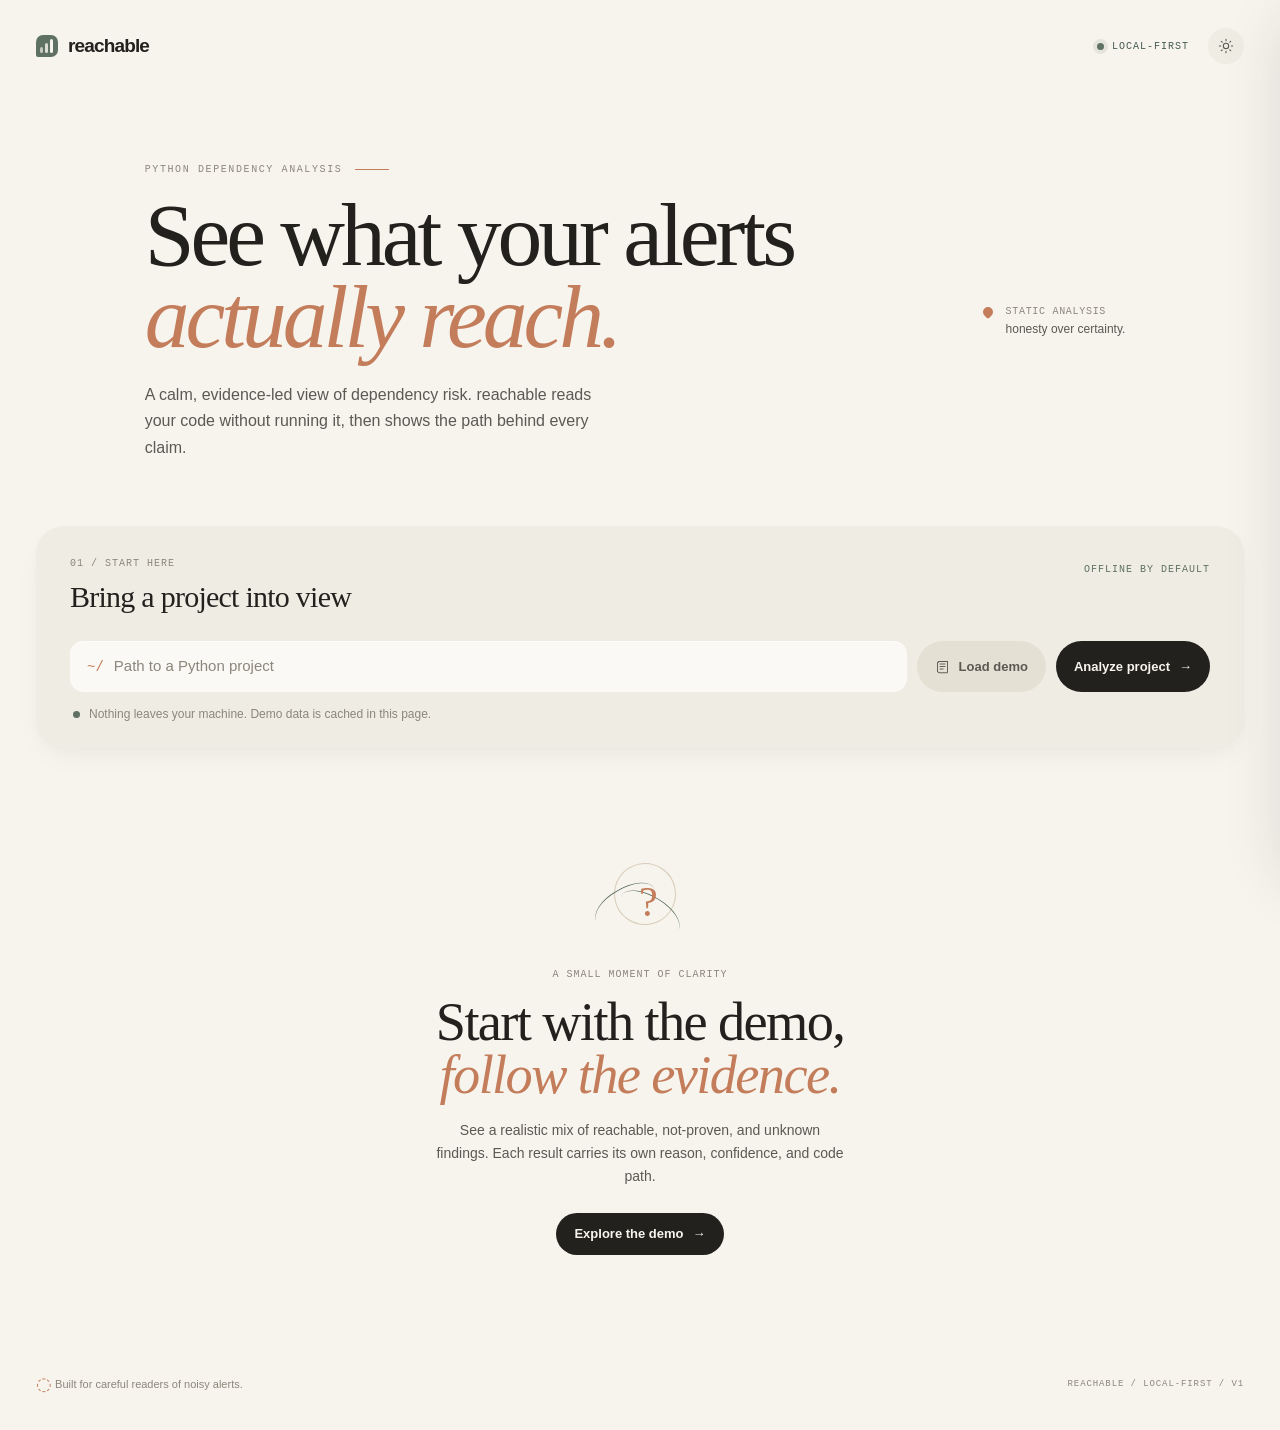
==== static/index.html @ 89f3b7fc "feat: build offline reachability analyzer and dashboard" ====
<!doctype html>
<html lang="en">
  <head>
    <meta charset="utf-8">
    <meta name="viewport" content="width=device-width, initial-scale=1">
    <meta name="theme-color" content="#f7f4ee">
    <meta name="description" content="Reachable — understand which dependency alerts your Python project can actually reach.">
    <title>reachable · dependency reachability</title>
    <link rel="stylesheet" href="/static/styles.css">
  </head>
  <body>
    <a class="skip-link" href="#main-content">Skip to analysis</a>
    <div class="app-shell">
      <header class="topbar" aria-label="Primary navigation">
        <a class="brand" href="/" aria-label="reachable home">
          <span class="brand-mark" aria-hidden="true"><span></span><span></span><span></span></span>
          <span>reachable</span>
        </a>
        <div class="topbar-actions">
          <span class="local-chip"><span class="pulse-dot" aria-hidden="true"></span> local-first</span>
          <button class="icon-button" id="theme-toggle" type="button" aria-label="Switch to dark mode" title="Toggle dark mode">
            <svg class="icon icon-sun" viewBox="0 0 24 24" aria-hidden="true"><circle cx="12" cy="12" r="4"></circle><path d="M12 2v2M12 20v2M4.93 4.93l1.42 1.42M17.65 17.65l1.42 1.42M2 12h2M20 12h2M4.93 19.07l1.42-1.42M17.65 6.35l1.42-1.42"></path></svg>
            <svg class="icon icon-moon" viewBox="0 0 24 24" aria-hidden="true"><path d="M20.4 14.7A8.5 8.5 0 0 1 9.3 3.6 8.5 8.5 0 1 0 20.4 14.7Z"></path></svg>
          </button>
        </div>
      </header>

      <main id="main-content">
        <section class="hero-section" aria-labelledby="hero-title">
          <div class="hero-copy">
            <p class="eyebrow">PYTHON DEPENDENCY ANALYSIS <span class="eyebrow-line"></span></p>
            <h1 id="hero-title">See what your alerts<br><em>actually reach.</em></h1>
            <p class="hero-lede">A calm, evidence-led view of dependency risk. reachable reads your code without running it, then shows the path behind every claim.</p>
          </div>
          <div class="hero-note" aria-label="Analysis principle">
            <span class="note-pin" aria-hidden="true"></span>
            <p>Static analysis<br><strong>honesty over certainty.</strong></p>
          </div>
        </section>

        <section class="workspace-card" aria-labelledby="start-heading">
          <div class="workspace-heading">
            <div>
              <p class="section-kicker">01 / START HERE</p>
              <h2 id="start-heading">Bring a project into view</h2>
            </div>
            <span class="mono-label">offline by default</span>
          </div>
          <div class="analyze-form" role="form" aria-label="Analyze a Python project">
            <label class="path-field">
              <span class="sr-only">Project path</span>
              <span class="path-icon" aria-hidden="true">~/</span>
              <input id="project-path" type="text" autocomplete="off" placeholder="Path to a Python project" value="">
            </label>
            <button class="button button-secondary" id="demo-button" type="button">
              <svg class="button-icon" viewBox="0 0 24 24" aria-hidden="true"><path d="M4 19.5A2.5 2.5 0 0 0 6.5 22H20V4H6.5A2.5 2.5 0 0 0 4 6.5v13Z"></path><path d="M4 6.5A2.5 2.5 0 0 1 6.5 4H20M8 8h8M8 12h8M8 16h5"></path></svg>
              Load demo
            </button>
            <button class="button button-primary" id="analyze-button" type="button">
              Analyze project <span aria-hidden="true">→</span>
            </button>
          </div>
          <p class="form-hint"><span class="hint-dot" aria-hidden="true"></span> Nothing leaves your machine. Demo data is cached in this page.</p>
        </section>

        <div id="global-message" class="global-message" role="status" aria-live="polite" hidden></div>

        <section id="results-section" class="results-section" aria-labelledby="results-heading" hidden>
          <div class="results-heading-row">
            <div>
              <p class="section-kicker">02 / THE NOTEBOOK</p>
              <h2 id="results-heading">A clearer read on risk</h2>
            </div>
            <div class="results-actions">
              <span id="analysis-meta" class="mono-label"></span>
              <button class="button button-quiet" id="refresh-button" type="button" title="Run this analysis again"><span aria-hidden="true">↻</span> Refresh</button>
            </div>
          </div>

          <div id="summary-panel" class="summary-panel" aria-live="polite"></div>

          <div class="toolbar" aria-label="Filter and sort alerts">
            <div class="search-field">
              <svg viewBox="0 0 24 24" aria-hidden="true"><circle cx="10.8" cy="10.8" r="6.8"></circle><path d="m16 16 5 5"></path></svg>
              <label class="sr-only" for="alert-search">Search alerts</label>
              <input id="alert-search" type="search" placeholder="Search package, advisory, or symbol…" autocomplete="off">
              <kbd>/</kbd>
            </div>
            <div class="filter-group" role="group" aria-label="Status filter">
              <label class="sr-only" for="status-filter">Status</label>
              <select id="status-filter">
                <option value="all">All statuses</option>
                <option value="REACHABLE">Reachable</option>
                <option value="NOT_PROVEN_REACHABLE">Not proven</option>
                <option value="UNKNOWN">Unknown</option>
              </select>
            </div>
            <div class="filter-group" role="group" aria-label="Severity filter">
              <label class="sr-only" for="severity-filter">Severity</label>
              <select id="severity-filter">
                <option value="all">All severity</option>
                <option value="critical">Critical</option>
                <option value="high">High</option>
                <option value="medium">Medium</option>
                <option value="low">Low</option>
              </select>
            </div>
            <div class="filter-group sort-group" role="group" aria-label="Sort alerts">
              <label class="sr-only" for="sort-filter">Sort by</label>
              <select id="sort-filter">
                <option value="severity">Sort: severity</option>
                <option value="status">Sort: status</option>
                <option value="package">Sort: package</option>
                <option value="advisory">Sort: advisory</option>
              </select>
            </div>
            <button class="button button-quiet clear-filters" id="clear-filters" type="button">Clear</button>
          </div>

          <div class="alerts-card">
            <div class="alerts-card-header">
              <div><span class="section-kicker">ALERT INDEX</span><span id="alert-count" class="count-label"></span></div>
              <div class="export-actions">
                <button class="button button-quiet" id="export-markdown" type="button"><span aria-hidden="true">↓</span> Markdown</button>
                <button class="button button-quiet" id="export-html" type="button"><span aria-hidden="true">↓</span> HTML report</button>
              </div>
            </div>
            <div class="table-wrap">
              <table class="alert-table">
                <caption class="sr-only">Dependency security alerts and reachability findings</caption>
                <thead>
                  <tr><th scope="col">Dependency</th><th scope="col">Severity</th><th scope="col">Status</th><th scope="col">Advisory</th><th scope="col"><span class="sr-only">Open details</span></th></tr>
                </thead>
                <tbody id="alert-list"></tbody>
              </table>
            </div>
            <div id="empty-alerts" class="empty-state" hidden>
              <span class="empty-glyph" aria-hidden="true">⌕</span>
              <h3>No alerts in this part of the notebook</h3>
              <p>Try widening your filters or searching for a different package.</p>
              <button class="button button-secondary" id="empty-clear" type="button">Show all alerts</button>
            </div>
          </div>
          <p class="honesty-note"><span aria-hidden="true">✦</span> “Not proven reachable” is not the same as safe. It means the static evidence did not find a path.</p>
        </section>

        <section id="welcome-state" class="welcome-state" aria-labelledby="welcome-heading">
          <div class="welcome-illustration" aria-hidden="true">
            <div class="sketch-circle"></div><div class="sketch-path sketch-path-a"></div><div class="sketch-path sketch-path-b"></div><span>?</span>
          </div>
          <p class="section-kicker">A SMALL MOMENT OF CLARITY</p>
          <h2 id="welcome-heading">Start with the demo,<br><em>follow the evidence.</em></h2>
          <p>See a realistic mix of reachable, not-proven, and unknown findings. Each result carries its own reason, confidence, and code path.</p>
          <button class="button button-primary" id="welcome-demo-button" type="button">Explore the demo <span aria-hidden="true">→</span></button>
        </section>
      </main>

      <footer class="footer">
        <p><span class="footer-mark" aria-hidden="true">◌</span> Built for careful readers of noisy alerts.</p>
        <p class="mono-label">reachable / local-first / v1</p>
      </footer>
    </div>

    <div id="drawer-backdrop" class="drawer-backdrop" hidden></div>
    <aside id="detail-drawer" class="detail-drawer" aria-labelledby="drawer-title" aria-hidden="true" tabindex="-1">
      <div class="drawer-header">
        <div><p class="section-kicker">ALERT DETAIL</p><p id="drawer-index" class="mono-label"></p></div>
        <button id="close-drawer" class="icon-button" type="button" aria-label="Close alert details">×</button>
      </div>
      <div id="drawer-content" class="drawer-content"></div>
    </aside>
    <div id="toast" class="toast" role="status" aria-live="polite" hidden></div>
    <script src="/static/app.js" defer></script>
  </body>
</html>
---- static/styles.css ----
:root {
  --canvas: #f7f4ee; --surface: #efece4; --surface-raised: #fbf9f5; --surface-hover: #e8e3d8; --pill: #e5e0d4;
  --ink: #23211e; --ink-soft: #5c5852; --muted: #8c867b; --sage: #5e7162; --sage-deep: #435b4c;
  --terracotta: #c47d5b; --terracotta-deep: #9d5e43; --sand: #d8cbb8; --line-soft: rgba(35, 33, 30, .075);
  --shadow-soft: 0 12px 32px -8px rgba(35, 33, 30, .05), 0 4px 12px -2px rgba(35, 33, 30, .025);
  --shadow-float: 0 24px 48px -12px rgba(35, 33, 30, .1), 0 8px 20px -4px rgba(35, 33, 30, .035);
  --display: 'Newsreader', Georgia, serif; --sans: 'DM Sans', 'Helvetica Neue', sans-serif; --mono: 'DM Mono', 'SFMono-Regular', monospace; --ease: cubic-bezier(.22, 1, .36, 1);
}
* { box-sizing: border-box; }
html { min-width: 320px; background: var(--canvas); scroll-behavior: smooth; }
body { margin: 0; color: var(--ink); background: var(--canvas); font-family: var(--sans); font-size: 15px; line-height: 1.5; }
button, input, select { color: inherit; font: inherit; } button { cursor: pointer; }
button:focus-visible, input:focus-visible, select:focus-visible, a:focus-visible { outline: 3px solid rgba(196, 125, 91, .45); outline-offset: 3px; }
a { color: inherit; }
.sr-only { position: absolute; width: 1px; height: 1px; padding: 0; margin: -1px; overflow: hidden; clip: rect(0, 0, 0, 0); white-space: nowrap; border: 0; }
.skip-link { position: fixed; z-index: 20; top: 12px; left: 18px; padding: 9px 14px; color: var(--canvas); background: var(--ink); border-radius: 999px; transform: translateY(-160%); transition: transform 220ms var(--ease); }
.skip-link:focus { transform: translateY(0); }
.app-shell { width: min(1220px, calc(100% - 72px)); margin: 0 auto; }
.topbar { display: flex; align-items: center; justify-content: space-between; height: 92px; }
.brand { display: inline-flex; align-items: center; gap: 10px; color: var(--ink); text-decoration: none; font-weight: 700; letter-spacing: -.045em; font-size: 19px; }
.brand-mark { display: inline-flex; align-items: end; gap: 2px; width: 22px; height: 22px; padding: 4px; background: var(--sage); border-radius: 7px 7px 7px 2px; }
.brand-mark span { display: block; width: 3px; background: var(--canvas); border-radius: 3px; }
.brand-mark span:nth-child(1) { height: 6px; opacity: .65; } .brand-mark span:nth-child(2) { height: 10px; opacity: .82; } .brand-mark span:nth-child(3) { height: 14px; }
.topbar-actions { display: flex; align-items: center; gap: 19px; }
.local-chip, .mono-label, .section-kicker, .count-label { font-family: var(--mono); font-size: 10px; letter-spacing: .1em; text-transform: uppercase; }
.local-chip { display: flex; align-items: center; gap: 8px; color: var(--sage-deep); }
.pulse-dot, .hint-dot { width: 7px; height: 7px; display: inline-block; border-radius: 50%; background: var(--sage); }
.pulse-dot { box-shadow: 0 0 0 4px rgba(94, 113, 98, .12); }
.icon-button { display: inline-grid; place-items: center; width: 36px; height: 36px; padding: 0; border: 0; border-radius: 50%; background: var(--surface); color: var(--ink-soft); transition: background 320ms var(--ease), color 320ms var(--ease), transform 320ms var(--ease); }
.icon-button:hover { color: var(--ink); background: var(--surface-hover); transform: translateY(-1px); }
.icon { width: 16px; height: 16px; fill: none; stroke: currentColor; stroke-width: 1.6; stroke-linecap: round; stroke-linejoin: round; } .icon-moon { display: none; }
.hero-section { display: flex; align-items: end; justify-content: space-between; min-height: 320px; padding: 70px 9% 65px; }
.eyebrow, .section-kicker { margin: 0 0 17px; color: var(--muted); font-weight: 500; }
.eyebrow { display: flex; align-items: center; gap: 13px; font-family: var(--mono); font-size: 10px; letter-spacing: .16em; }
.eyebrow-line { width: 34px; height: 1px; background: var(--terracotta); }
h1, h2, h3, p { margin-top: 0; } .hero-copy h1 { max-width: 690px; margin: 0; font: 500 clamp(3.2rem, 7vw, 5.8rem)/.91 var(--display); letter-spacing: -.045em; }
.hero-copy h1 em, .welcome-state h2 em { color: var(--terracotta); font-style: italic; font-weight: 400; }
.hero-lede { max-width: 475px; margin: 25px 0 0; color: var(--ink-soft); font-size: 16px; line-height: 1.65; }
.hero-note { align-self: center; display: flex; gap: 13px; max-width: 170px; margin: 20px 1% 0 30px; color: var(--muted); font-family: var(--mono); font-size: 10px; line-height: 1.6; text-transform: uppercase; letter-spacing: .07em; }
.hero-note p { margin: 0; } .hero-note strong { color: var(--ink-soft); font-weight: 500; text-transform: none; font-family: var(--sans); font-size: 12px; letter-spacing: 0; }
.note-pin { flex: 0 0 auto; width: 10px; height: 10px; margin-top: 3px; background: var(--terracotta); border-radius: 50% 50% 50% 2px; transform: rotate(-45deg); }
.workspace-card, .alerts-card, .summary-panel { background: var(--surface); border-radius: 28px; box-shadow: var(--shadow-soft); }
.workspace-card { padding: 30px 34px 25px; } .workspace-heading, .results-heading-row, .alerts-card-header { display: flex; align-items: start; justify-content: space-between; gap: 20px; }
.workspace-heading h2, .results-heading-row h2 { margin: 0; font: 500 30px/1.1 var(--display); letter-spacing: -.025em; }
.workspace-heading .section-kicker, .results-heading-row .section-kicker { margin-bottom: 9px; } .workspace-heading .mono-label { margin-top: 6px; color: var(--sage); }
.analyze-form { display: grid; grid-template-columns: 1fr auto auto; gap: 10px; margin-top: 28px; }
.path-field { display: flex; align-items: center; min-height: 51px; padding: 0 17px; background: var(--surface-raised); border-radius: 14px; box-shadow: inset 0 1px 0 rgba(255,255,255,.7); }
.path-icon { color: var(--terracotta); font: 14px var(--mono); } .path-field input { width: 100%; min-width: 0; padding: 0 0 0 10px; border: 0; outline: 0; background: transparent; color: var(--ink); } .path-field input::placeholder { color: var(--muted); }
.form-hint { display: flex; align-items: center; gap: 9px; margin: 13px 0 0 3px; color: var(--muted); font-size: 12px; }
.button { display: inline-flex; align-items: center; justify-content: center; gap: 9px; min-height: 42px; padding: 0 18px; border: 0; border-radius: 999px; font-size: 13px; font-weight: 600; white-space: nowrap; transition: background 350ms var(--ease), color 350ms var(--ease), transform 350ms var(--ease), box-shadow 350ms var(--ease); }
.button:hover { transform: translateY(-2px); } .button:active { transform: translateY(0); } .button-primary { color: var(--canvas); background: var(--ink); } .button-primary:hover { background: var(--sage-deep); box-shadow: var(--shadow-soft); }
.button-secondary { color: var(--ink-soft); background: var(--pill); } .button-secondary:hover, .button-quiet:hover { background: var(--surface-hover); color: var(--ink); }
.button-quiet { min-height: 34px; padding: 0 12px; color: var(--ink-soft); background: transparent; font-weight: 500; } .button-icon { width: 15px; height: 15px; fill: none; stroke: currentColor; stroke-width: 1.5; stroke-linecap: round; stroke-linejoin: round; }
.global-message { margin: 18px 0 0; padding: 13px 18px; color: var(--terracotta-deep); background: rgba(196, 125, 91, .12); border-radius: 14px; font-size: 13px; }
.global-message.loading { color: var(--sage-deep); background: rgba(94, 113, 98, .11); } .global-message.error { display: flex; align-items: center; justify-content: space-between; gap: 15px; }
.results-section { padding: 105px 0 0; } .results-actions { display: flex; align-items: center; gap: 17px; } .results-actions .mono-label { color: var(--muted); }
.summary-panel { display: grid; grid-template-columns: minmax(260px, 1.25fr) 1fr; gap: 34px; margin-top: 28px; padding: 28px 32px; }
.summary-lead { display: flex; align-items: center; gap: 20px; } .summary-total { min-width: 74px; color: var(--ink); font: 500 52px/.9 var(--display); letter-spacing: -.05em; }
.summary-copy p { margin: 0; color: var(--ink-soft); font-size: 14px; } .summary-copy strong { color: var(--ink); font-weight: 600; } .summary-copy .mono-label { margin-bottom: 7px; color: var(--muted); }
.summary-bar-wrap { align-self: center; } .summary-bar { display: flex; height: 11px; overflow: hidden; border-radius: 20px; background: var(--pill); } .summary-bar span { min-width: 4px; transition: width 700ms var(--ease); }
.bar-reachable { background: var(--terracotta); } .bar-not-proven { background: var(--sage); } .bar-unknown { background: var(--sand); }
.summary-legend { display: flex; flex-wrap: wrap; gap: 14px; margin-top: 12px; color: var(--ink-soft); font-size: 11px; } .legend-item { display: inline-flex; align-items: center; gap: 6px; } .legend-item i { width: 7px; height: 7px; border-radius: 50%; } .legend-item strong { color: var(--ink); font-weight: 600; }
.toolbar { display: flex; align-items: center; gap: 8px; margin: 23px 0 13px; } .search-field { display: flex; align-items: center; flex: 1; min-width: 160px; height: 41px; padding: 0 11px; background: var(--surface); border-radius: 11px; }
.search-field svg { width: 16px; height: 16px; flex: 0 0 auto; margin-right: 8px; fill: none; stroke: var(--muted); stroke-width: 1.7; stroke-linecap: round; } .search-field input { width: 100%; border: 0; outline: 0; background: transparent; font-size: 13px; } .search-field input::placeholder { color: var(--muted); }
.search-field kbd { padding: 2px 6px; color: var(--muted); background: var(--pill); border-radius: 5px; font: 10px var(--mono); } .filter-group select { height: 41px; padding: 0 29px 0 13px; border: 0; border-radius: 11px; outline: 0; color: var(--ink-soft); background: var(--surface); font-size: 12px; cursor: pointer; } .clear-filters { color: var(--muted); }
.alerts-card { overflow: hidden; } .alerts-card-header { align-items: center; padding: 21px 24px 18px; } .alerts-card-header .section-kicker { display: inline-block; margin: 0; } .count-label { margin-left: 9px; color: var(--muted); letter-spacing: .04em; }
.export-actions { display: flex; gap: 3px; } .table-wrap { overflow-x: auto; } .alert-table { width: 100%; border-collapse: collapse; text-align: left; } .alert-table th { padding: 0 24px 11px; color: var(--muted); font: 10px var(--mono); letter-spacing: .1em; text-transform: uppercase; font-weight: 400; }
.alert-table td { padding: 15px 24px; background: rgba(251, 249, 245, .4); border-top: 1px solid var(--line-soft); vertical-align: middle; } .alert-table tbody tr { transition: background 280ms var(--ease); } .alert-table tbody tr:hover td { background: var(--surface-hover); }
.dependency-cell { display: flex; align-items: center; gap: 12px; min-width: 180px; } .package-icon { display: grid; place-items: center; flex: 0 0 auto; width: 30px; height: 30px; color: var(--sage-deep); background: rgba(94, 113, 98, .13); border-radius: 9px; font: 12px var(--mono); } .package-name { color: var(--ink); font-weight: 600; } .package-version { margin-top: 2px; color: var(--muted); font: 10px var(--mono); }
.severity { font: 10px var(--mono); letter-spacing: .08em; text-transform: uppercase; } .severity-critical, .severity-high { color: var(--terracotta-deep); } .severity-medium { color: #947044; } .severity-low { color: var(--sage-deep); }
.status-badge { display: inline-flex; align-items: center; gap: 7px; padding: 6px 10px; border-radius: 999px; font: 10px var(--mono); letter-spacing: .03em; white-space: nowrap; } .status-badge::before { width: 6px; height: 6px; content: ''; border-radius: 50%; }
.status-reachable { color: var(--terracotta-deep); background: rgba(196, 125, 91, .14); } .status-reachable::before { background: var(--terracotta); } .status-not-proven { color: var(--sage-deep); background: rgba(94, 113, 98, .13); } .status-not-proven::before { background: var(--sage); } .status-unknown { color: #806f55; background: rgba(216, 203, 184, .48); } .status-unknown::before { background: #b69d78; }
.advisory-id { color: var(--ink-soft); font: 11px var(--mono); } .row-detail { width: 30px; height: 30px; padding: 0; border: 0; border-radius: 50%; color: var(--muted); background: transparent; font-size: 19px; transition: background 250ms var(--ease), color 250ms var(--ease), transform 250ms var(--ease); } .row-detail:hover { color: var(--ink); background: var(--pill); transform: translateX(2px); }
.empty-state { padding: 52px 20px; text-align: center; } .empty-glyph { display: block; margin-bottom: 10px; color: var(--terracotta); font: 35px var(--display); } .empty-state h3 { margin-bottom: 5px; font: 500 22px var(--display); } .empty-state p { margin-bottom: 18px; color: var(--muted); font-size: 13px; }
.honesty-note { display: flex; align-items: center; gap: 8px; margin: 17px 4px 0; color: var(--muted); font-size: 12px; } .honesty-note span { color: var(--terracotta); }
.welcome-state { padding: 110px 20px 88px; text-align: center; } .welcome-illustration { position: relative; width: 100px; height: 82px; margin: 0 auto 27px; color: var(--terracotta); } .sketch-circle { position: absolute; top: 5px; left: 24px; width: 62px; height: 62px; border: 1px solid var(--sand); border-radius: 50%; transform: rotate(-10deg); } .sketch-path { position: absolute; width: 67px; height: 34px; border-top: 1px solid var(--sage); border-radius: 50%; transform: rotate(-30deg); } .sketch-path-a { top: 30px; left: 2px; } .sketch-path-b { top: 38px; left: 26px; transform: rotate(31deg); } .welcome-illustration span { position: absolute; top: 20px; left: 49px; font: 42px var(--display); }
.welcome-state .section-kicker { margin-bottom: 14px; } .welcome-state h2 { margin-bottom: 17px; font: 500 clamp(2.2rem, 5vw, 3.4rem)/.97 var(--display); letter-spacing: -.03em; } .welcome-state p:not(.section-kicker) { max-width: 410px; margin: 0 auto 25px; color: var(--ink-soft); font-size: 14px; line-height: 1.65; }
.footer { display: flex; align-items: center; justify-content: space-between; padding: 28px 0 32px; color: var(--muted); font-size: 11px; } .footer p { margin: 0; } .footer-mark { color: var(--terracotta); font-size: 18px; vertical-align: -2px; } .footer .mono-label { font-size: 9px; }
.drawer-backdrop { position: fixed; z-index: 5; inset: 0; background: rgba(35, 33, 30, .2); animation: fade-in 250ms var(--ease); } .detail-drawer { position: fixed; z-index: 6; top: 0; right: 0; display: flex; flex-direction: column; width: min(540px, 100%); height: 100dvh; padding: 31px 34px; overflow-y: auto; background: var(--canvas); box-shadow: -24px 0 60px -22px rgba(35, 33, 30, .16); transform: translateX(102%); transition: transform 520ms var(--ease); } .detail-drawer.open { transform: translateX(0); }
.drawer-header { display: flex; align-items: start; justify-content: space-between; padding-bottom: 24px; } .drawer-header .section-kicker { margin-bottom: 5px; } .drawer-header .mono-label { color: var(--muted); } .drawer-header .icon-button { color: var(--ink); background: var(--surface); font-size: 24px; font-weight: 300; }
.drawer-content h2 { margin: 0 0 7px; font: 500 36px/1 var(--display); letter-spacing: -.035em; } .drawer-advisory { margin: 0 0 25px; color: var(--muted); font: 11px var(--mono); } .drawer-status-row { display: flex; flex-wrap: wrap; align-items: center; gap: 9px; margin-bottom: 26px; } .confidence { color: var(--ink-soft); font: 11px var(--mono); } .confidence span { color: var(--sage-deep); }
.why-box { padding: 17px 19px; margin-bottom: 27px; background: var(--surface); border-radius: 16px; } .why-box .section-kicker { margin-bottom: 8px; } .why-box p { margin: 0; color: var(--ink-soft); font-size: 14px; line-height: 1.55; } .detail-section { margin-top: 27px; } .detail-section-title { display: flex; align-items: center; justify-content: space-between; margin-bottom: 11px; } .detail-section-title .section-kicker { margin: 0; } .source-label { color: var(--muted); font: 10px var(--mono); }
.code-block { overflow: auto; padding: 13px 0; background: var(--surface); border-radius: 14px; } .code-line { display: grid; grid-template-columns: 43px 1fr; min-width: max-content; padding: 2px 17px 2px 0; font: 11px/1.65 var(--mono); } .code-line.highlight { color: var(--terracotta-deep); background: rgba(196, 125, 91, .12); } .line-number { padding-right: 13px; color: var(--muted); text-align: right; user-select: none; }
.call-graph { min-height: 220px; padding: 8px; overflow: hidden; background: var(--surface); border-radius: 16px; } .call-graph svg { display: block; width: 100%; height: 205px; } .graph-edge { fill: none; stroke: var(--sand); stroke-width: 2; } .graph-edge.reachable { stroke: var(--terracotta); } .graph-edge.dynamic { stroke: var(--sage); stroke-dasharray: 5 5; } .graph-node rect { fill: var(--surface-raised); stroke: none; } .graph-node text { fill: var(--ink-soft); font: 10px var(--mono); } .graph-node.user rect { fill: rgba(94, 113, 98, .16); } .graph-node.library rect { fill: rgba(196, 125, 91, .15); } .graph-node text:first-of-type { fill: var(--ink); } .graph-legend { display: flex; gap: 14px; margin-top: 8px; color: var(--muted); font-size: 10px; } .graph-legend span { display: inline-flex; align-items: center; gap: 5px; } .graph-legend i { width: 17px; height: 2px; background: var(--terracotta); } .graph-legend i.dashed { background: repeating-linear-gradient(90deg, var(--sage) 0 4px, transparent 4px 7px); }
.dynamic-note { color: var(--ink-soft); font-size: 12px; } .toast { position: fixed; z-index: 10; right: 25px; bottom: 24px; max-width: calc(100% - 50px); padding: 12px 17px; color: var(--canvas); background: var(--ink); border-radius: 999px; box-shadow: var(--shadow-float); font-size: 12px; animation: toast-in 450ms var(--ease); }
@keyframes fade-in { from { opacity: 0; } to { opacity: 1; } } @keyframes toast-in { from { opacity: 0; transform: translateY(10px); } to { opacity: 1; transform: translateY(0); } }
@media (max-width: 760px) {
  .app-shell { width: min(100% - 34px, 600px); } .topbar { height: 74px; } .local-chip { display: none; } .hero-section { display: block; min-height: auto; padding: 58px 0 43px; } .hero-copy h1 { font-size: clamp(3.1rem, 15vw, 5rem); } .hero-lede { margin-top: 21px; font-size: 15px; } .hero-note { margin: 28px 0 0; }
  .workspace-card { padding: 24px 20px 21px; border-radius: 22px; } .workspace-heading h2, .results-heading-row h2 { font-size: 27px; } .workspace-heading .mono-label { display: none; } .analyze-form { grid-template-columns: 1fr 1fr; margin-top: 23px; } .path-field { grid-column: 1 / -1; } .analyze-form .button { width: 100%; padding: 0 10px; }
  .results-section { padding-top: 70px; } .results-heading-row { align-items: end; } .results-actions .mono-label { display: none; } .summary-panel { display: block; padding: 22px 20px; border-radius: 22px; } .summary-bar-wrap { margin-top: 24px; } .toolbar { flex-wrap: wrap; } .search-field { flex-basis: 100%; order: -1; } .filter-group { flex: 1; } .filter-group select { width: 100%; } .sort-group { display: none; } .clear-filters { padding-left: 5px; padding-right: 5px; }
  .alerts-card { margin-left: -2px; margin-right: -2px; border-radius: 20px; } .alerts-card-header { padding: 18px 16px 15px; } .export-actions .button { font-size: 0; padding: 0 8px; } .export-actions .button span { font-size: 15px; } .alert-table th, .alert-table td { padding-left: 16px; padding-right: 16px; } .alert-table th:nth-child(2), .alert-table td:nth-child(2) { display: none; } .alert-table td { padding-top: 13px; padding-bottom: 13px; } .advisory-id { font-size: 10px; } .status-badge { font-size: 9px; padding: 5px 7px; } .status-badge::before { display: none; } .honesty-note { align-items: start; line-height: 1.45; }
  .welcome-state { padding: 80px 0 62px; } .footer { display: block; } .footer .mono-label { display: block; margin-top: 9px; } .detail-drawer { padding: 25px 20px; } .drawer-content h2 { font-size: 32px; }
}
@media (prefers-reduced-motion: reduce) { *, *::before, *::after { scroll-behavior: auto !important; animation-duration: .01ms !important; animation-iteration-count: 1 !important; transition-duration: .01ms !important; } }
body.dark { --canvas: #1b1917; --surface: #24211e; --surface-raised: #2a2723; --surface-hover: #302c27; --pill: #373129; --ink: #eae4dc; --ink-soft: #c0b8ac; --muted: #9a9287; --sage: #9ab09a; --sage-deep: #b4c9b2; --terracotta: #df9a74; --terracotta-deep: #e5a17d; --sand: #796e60; --line-soft: rgba(234, 228, 220, .08); --shadow-soft: 0 12px 32px -8px rgba(0, 0, 0, .18), 0 4px 12px -2px rgba(0, 0, 0, .1); --shadow-float: 0 24px 48px -12px rgba(0, 0, 0, .3), 0 8px 20px -4px rgba(0, 0, 0, .14); }
.dark .icon-sun { display: none; } .dark .icon-moon { display: block; } .dark .alert-table td { background: rgba(42, 39, 35, .48); } .dark .hero-note strong { color: var(--ink-soft); } .dark .drawer-backdrop { background: rgba(0, 0, 0, .46); }
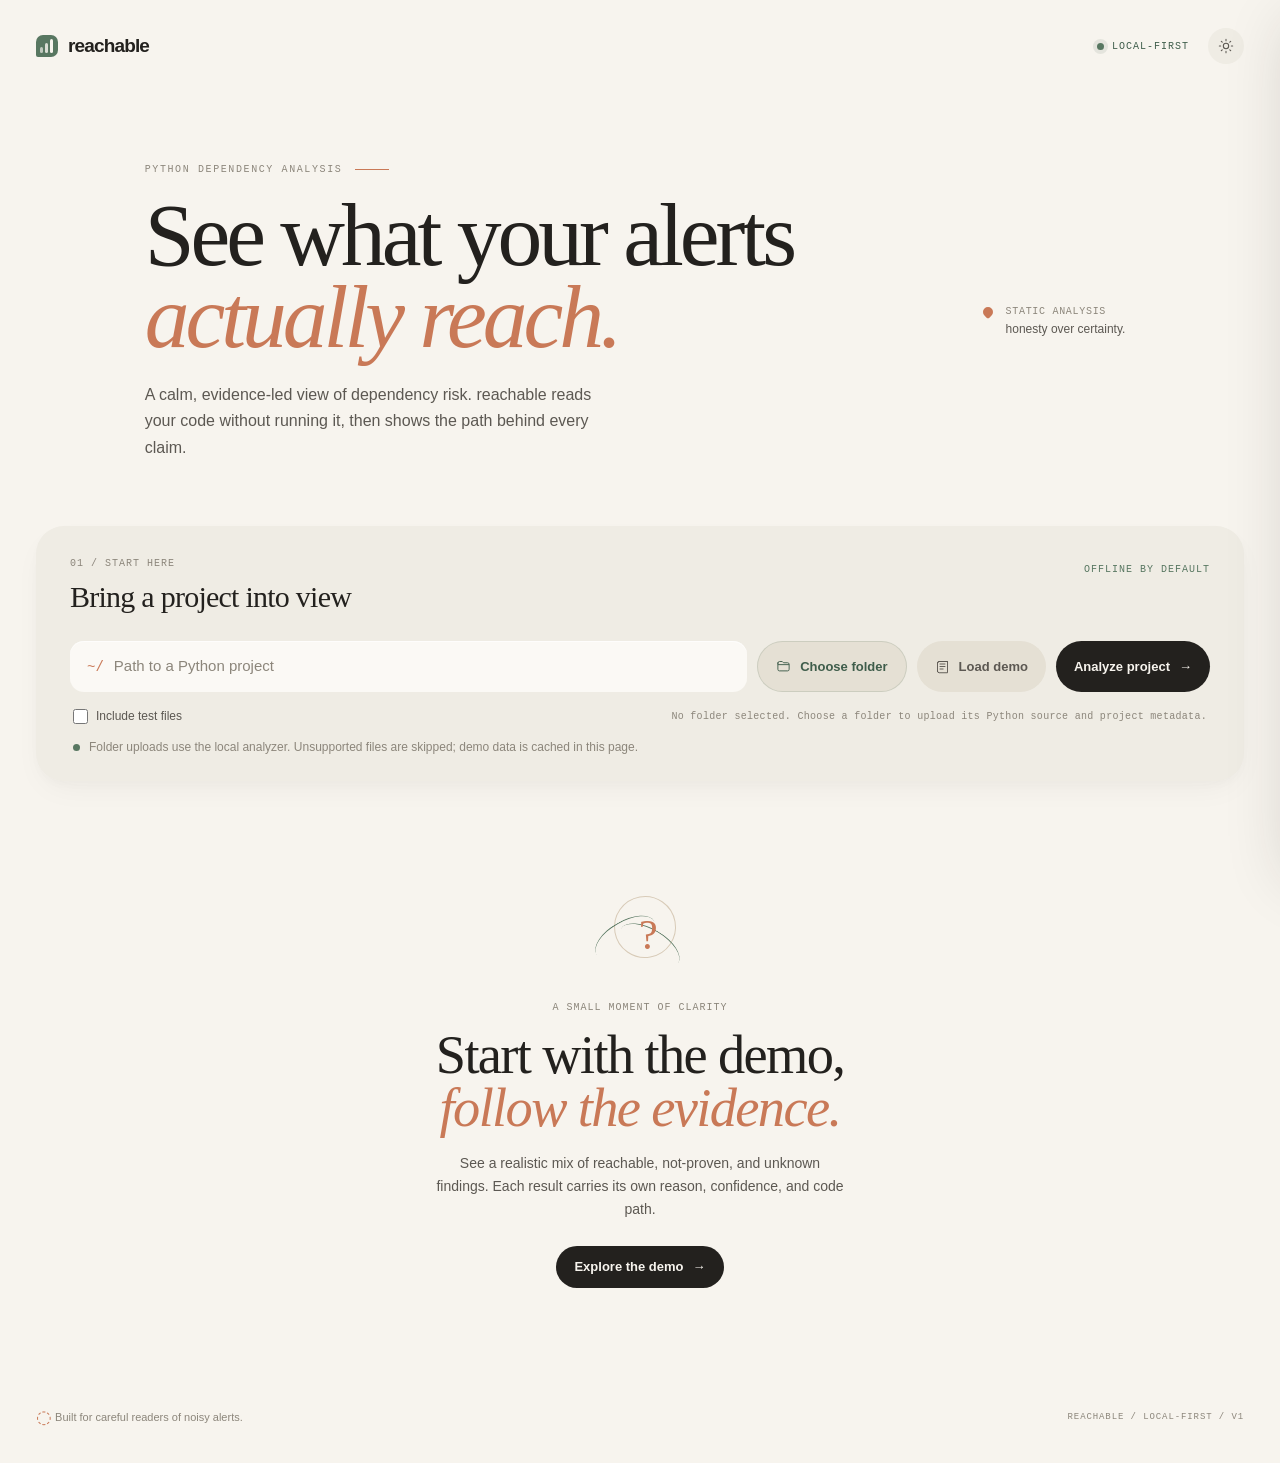
==== commit bbb500e0: "feat: analyze arbitrary projects through folder uploads" ====
--- a/static/index.html
+++ b/static/index.html
@@ -52,15 +52,27 @@
               <span class="path-icon" aria-hidden="true">~/</span>
               <input id="project-path" type="text" autocomplete="off" placeholder="Path to a Python project" value="">
             </label>
+            <input id="folder-input" class="sr-only" type="file" webkitdirectory directory multiple aria-label="Choose a Python project folder">
+            <button class="button button-secondary folder-button" id="folder-button" type="button" aria-controls="folder-input" aria-describedby="folder-status">
+              <svg class="button-icon" viewBox="0 0 24 24" aria-hidden="true"><path d="M3 6.5A2.5 2.5 0 0 1 5.5 4H10l2 2h6.5A2.5 2.5 0 0 1 21 8.5v8A2.5 2.5 0 0 1 18.5 19h-13A2.5 2.5 0 0 1 3 16.5v-10Z"></path><path d="M3.5 9h17"></path></svg>
+              Choose folder
+            </button>
             <button class="button button-secondary" id="demo-button" type="button">
               <svg class="button-icon" viewBox="0 0 24 24" aria-hidden="true"><path d="M4 19.5A2.5 2.5 0 0 0 6.5 22H20V4H6.5A2.5 2.5 0 0 0 4 6.5v13Z"></path><path d="M4 6.5A2.5 2.5 0 0 1 6.5 4H20M8 8h8M8 12h8M8 16h5"></path></svg>
               Load demo
             </button>
             <button class="button button-primary" id="analyze-button" type="button">
-              Analyze project <span aria-hidden="true">→</span>
+              <span id="analyze-label">Analyze project</span> <span aria-hidden="true">→</span>
             </button>
           </div>
-          <p class="form-hint"><span class="hint-dot" aria-hidden="true"></span> Nothing leaves your machine. Demo data is cached in this page.</p>
+          <div class="workspace-options">
+            <label class="include-tests-option" for="include-tests">
+              <input id="include-tests" type="checkbox">
+              <span>Include test files</span>
+            </label>
+            <p id="folder-status" class="folder-status" role="status" aria-live="polite">No folder selected. Choose a folder to upload its Python source and project metadata.</p>
+          </div>
+          <p class="form-hint"><span class="hint-dot" aria-hidden="true"></span> Folder uploads use the local analyzer. Unsupported files are skipped; demo data is cached in this page.</p>
         </section>
 
         <div id="global-message" class="global-message" role="status" aria-live="polite" hidden></div>
@@ -136,8 +148,8 @@
             </div>
             <div id="empty-alerts" class="empty-state" hidden>
               <span class="empty-glyph" aria-hidden="true">⌕</span>
-              <h3>No alerts in this part of the notebook</h3>
-              <p>Try widening your filters or searching for a different package.</p>
+              <h3 id="empty-alerts-title">No alerts in this part of the notebook</h3>
+              <p id="empty-alerts-copy">Try widening your filters or searching for a different package.</p>
               <button class="button button-secondary" id="empty-clear" type="button">Show all alerts</button>
             </div>
           </div>
@@ -170,6 +182,7 @@
       <div id="drawer-content" class="drawer-content"></div>
     </aside>
     <div id="toast" class="toast" role="status" aria-live="polite" hidden></div>
+    <script src="/static/vendor/cytoscape.min.js" defer></script>
     <script src="/static/app.js" defer></script>
   </body>
 </html>
--- a/static/styles.css
+++ b/static/styles.css
@@ -1,8 +1,8 @@
 
 :root {
   --canvas: #f7f4ee; --surface: #efece4; --surface-raised: #fbf9f5; --surface-hover: #e8e3d8; --pill: #e5e0d4;
-  --ink: #23211e; --ink-soft: #5c5852; --muted: #8c867b; --sage: #5e7162; --sage-deep: #435b4c;
-  --terracotta: #c47d5b; --terracotta-deep: #9d5e43; --sand: #d8cbb8; --line-soft: rgba(35, 33, 30, .075);
+  --ink: #23211e; --ink-soft: #5c5852; --muted: #8c867b; --sage: #587761; --sage-deep: #3f5d4b;
+  --terracotta: #c97957; --terracotta-deep: #98563d; --sand: #d8cbb8; --line-soft: rgba(35, 33, 30, .075);
   --shadow-soft: 0 12px 32px -8px rgba(35, 33, 30, .05), 0 4px 12px -2px rgba(35, 33, 30, .025);
   --shadow-float: 0 24px 48px -12px rgba(35, 33, 30, .1), 0 8px 20px -4px rgba(35, 33, 30, .035);
   --display: 'Newsreader', Georgia, serif; --sans: 'DM Sans', 'Helvetica Neue', sans-serif; --mono: 'DM Mono', 'SFMono-Regular', monospace; --ease: cubic-bezier(.22, 1, .36, 1);
@@ -44,16 +44,23 @@
 .workspace-card { padding: 30px 34px 25px; } .workspace-heading, .results-heading-row, .alerts-card-header { display: flex; align-items: start; justify-content: space-between; gap: 20px; }
 .workspace-heading h2, .results-heading-row h2 { margin: 0; font: 500 30px/1.1 var(--display); letter-spacing: -.025em; }
 .workspace-heading .section-kicker, .results-heading-row .section-kicker { margin-bottom: 9px; } .workspace-heading .mono-label { margin-top: 6px; color: var(--sage); }
-.analyze-form { display: grid; grid-template-columns: 1fr auto auto; gap: 10px; margin-top: 28px; }
+.analyze-form { display: grid; grid-template-columns: minmax(220px, 1fr) auto auto auto; gap: 10px; margin-top: 28px; }
 .path-field { display: flex; align-items: center; min-height: 51px; padding: 0 17px; background: var(--surface-raised); border-radius: 14px; box-shadow: inset 0 1px 0 rgba(255,255,255,.7); }
 .path-icon { color: var(--terracotta); font: 14px var(--mono); } .path-field input { width: 100%; min-width: 0; padding: 0 0 0 10px; border: 0; outline: 0; background: transparent; color: var(--ink); } .path-field input::placeholder { color: var(--muted); }
+.workspace-options { display: flex; align-items: center; justify-content: space-between; gap: 18px; margin: 15px 3px 0; }
+.include-tests-option { display: inline-flex; align-items: center; gap: 8px; color: var(--ink-soft); font-size: 12px; cursor: pointer; }
+.include-tests-option input { width: 15px; height: 15px; margin: 0; accent-color: var(--sage); }
+.folder-status { flex: 1; margin: 0; color: var(--muted); font: 10px/1.5 var(--mono); letter-spacing: .03em; text-align: right; }
+.folder-status.has-files { color: var(--sage-deep); }
+.folder-status.has-warning { color: var(--terracotta-deep); }
 .form-hint { display: flex; align-items: center; gap: 9px; margin: 13px 0 0 3px; color: var(--muted); font-size: 12px; }
 .button { display: inline-flex; align-items: center; justify-content: center; gap: 9px; min-height: 42px; padding: 0 18px; border: 0; border-radius: 999px; font-size: 13px; font-weight: 600; white-space: nowrap; transition: background 350ms var(--ease), color 350ms var(--ease), transform 350ms var(--ease), box-shadow 350ms var(--ease); }
-.button:hover { transform: translateY(-2px); } .button:active { transform: translateY(0); } .button-primary { color: var(--canvas); background: var(--ink); } .button-primary:hover { background: var(--sage-deep); box-shadow: var(--shadow-soft); }
+.button:hover { transform: translateY(-2px); } .button:active { transform: translateY(0); } .button:disabled { cursor: wait; opacity: .58; transform: none; } .button-primary { color: var(--canvas); background: var(--ink); } .button-primary:hover { background: var(--sage-deep); box-shadow: var(--shadow-soft); }
 .button-secondary { color: var(--ink-soft); background: var(--pill); } .button-secondary:hover, .button-quiet:hover { background: var(--surface-hover); color: var(--ink); }
+.folder-button { color: var(--sage-deep); border: 1px solid rgba(88, 119, 97, .18); }
 .button-quiet { min-height: 34px; padding: 0 12px; color: var(--ink-soft); background: transparent; font-weight: 500; } .button-icon { width: 15px; height: 15px; fill: none; stroke: currentColor; stroke-width: 1.5; stroke-linecap: round; stroke-linejoin: round; }
-.global-message { margin: 18px 0 0; padding: 13px 18px; color: var(--terracotta-deep); background: rgba(196, 125, 91, .12); border-radius: 14px; font-size: 13px; }
-.global-message.loading { color: var(--sage-deep); background: rgba(94, 113, 98, .11); } .global-message.error { display: flex; align-items: center; justify-content: space-between; gap: 15px; }
+.global-message { margin: 18px 0 0; padding: 13px 18px; color: var(--terracotta-deep); background: rgba(201, 121, 87, .13); border-radius: 14px; font-size: 13px; }
+.global-message.loading, .global-message.notice { color: var(--sage-deep); background: rgba(88, 119, 97, .12); } .global-message.error { display: flex; align-items: center; justify-content: space-between; gap: 15px; }
 .results-section { padding: 105px 0 0; } .results-actions { display: flex; align-items: center; gap: 17px; } .results-actions .mono-label { color: var(--muted); }
 .summary-panel { display: grid; grid-template-columns: minmax(260px, 1.25fr) 1fr; gap: 34px; margin-top: 28px; padding: 28px 32px; }
 .summary-lead { display: flex; align-items: center; gap: 20px; } .summary-total { min-width: 74px; color: var(--ink); font: 500 52px/.9 var(--display); letter-spacing: -.05em; }
@@ -87,7 +94,8 @@
 @keyframes fade-in { from { opacity: 0; } to { opacity: 1; } } @keyframes toast-in { from { opacity: 0; transform: translateY(10px); } to { opacity: 1; transform: translateY(0); } }
 @media (max-width: 760px) {
   .app-shell { width: min(100% - 34px, 600px); } .topbar { height: 74px; } .local-chip { display: none; } .hero-section { display: block; min-height: auto; padding: 58px 0 43px; } .hero-copy h1 { font-size: clamp(3.1rem, 15vw, 5rem); } .hero-lede { margin-top: 21px; font-size: 15px; } .hero-note { margin: 28px 0 0; }
-  .workspace-card { padding: 24px 20px 21px; border-radius: 22px; } .workspace-heading h2, .results-heading-row h2 { font-size: 27px; } .workspace-heading .mono-label { display: none; } .analyze-form { grid-template-columns: 1fr 1fr; margin-top: 23px; } .path-field { grid-column: 1 / -1; } .analyze-form .button { width: 100%; padding: 0 10px; }
+  .workspace-card { padding: 24px 20px 21px; border-radius: 22px; } .workspace-heading h2, .results-heading-row h2 { font-size: 27px; } .workspace-heading .mono-label { display: none; } .analyze-form { grid-template-columns: 1fr 1fr; margin-top: 23px; } .path-field { grid-column: 1 / -1; } .analyze-form .button { width: 100%; padding: 0 10px; } .analyze-form .button-primary { grid-column: 1 / -1; }
+  .workspace-options { display: block; margin-top: 14px; } .folder-status { margin-top: 10px; text-align: left; }
   .results-section { padding-top: 70px; } .results-heading-row { align-items: end; } .results-actions .mono-label { display: none; } .summary-panel { display: block; padding: 22px 20px; border-radius: 22px; } .summary-bar-wrap { margin-top: 24px; } .toolbar { flex-wrap: wrap; } .search-field { flex-basis: 100%; order: -1; } .filter-group { flex: 1; } .filter-group select { width: 100%; } .sort-group { display: none; } .clear-filters { padding-left: 5px; padding-right: 5px; }
   .alerts-card { margin-left: -2px; margin-right: -2px; border-radius: 20px; } .alerts-card-header { padding: 18px 16px 15px; } .export-actions .button { font-size: 0; padding: 0 8px; } .export-actions .button span { font-size: 15px; } .alert-table th, .alert-table td { padding-left: 16px; padding-right: 16px; } .alert-table th:nth-child(2), .alert-table td:nth-child(2) { display: none; } .alert-table td { padding-top: 13px; padding-bottom: 13px; } .advisory-id { font-size: 10px; } .status-badge { font-size: 9px; padding: 5px 7px; } .status-badge::before { display: none; } .honesty-note { align-items: start; line-height: 1.45; }
   .welcome-state { padding: 80px 0 62px; } .footer { display: block; } .footer .mono-label { display: block; margin-top: 9px; } .detail-drawer { padding: 25px 20px; } .drawer-content h2 { font-size: 32px; }
@@ -95,3 +103,6 @@
 @media (prefers-reduced-motion: reduce) { *, *::before, *::after { scroll-behavior: auto !important; animation-duration: .01ms !important; animation-iteration-count: 1 !important; transition-duration: .01ms !important; } }
 body.dark { --canvas: #1b1917; --surface: #24211e; --surface-raised: #2a2723; --surface-hover: #302c27; --pill: #373129; --ink: #eae4dc; --ink-soft: #c0b8ac; --muted: #9a9287; --sage: #9ab09a; --sage-deep: #b4c9b2; --terracotta: #df9a74; --terracotta-deep: #e5a17d; --sand: #796e60; --line-soft: rgba(234, 228, 220, .08); --shadow-soft: 0 12px 32px -8px rgba(0, 0, 0, .18), 0 4px 12px -2px rgba(0, 0, 0, .1); --shadow-float: 0 24px 48px -12px rgba(0, 0, 0, .3), 0 8px 20px -4px rgba(0, 0, 0, .14); }
 .dark .icon-sun { display: none; } .dark .icon-moon { display: block; } .dark .alert-table td { background: rgba(42, 39, 35, .48); } .dark .hero-note strong { color: var(--ink-soft); } .dark .drawer-backdrop { background: rgba(0, 0, 0, .46); }
+
+.cy-graph { min-height: 175px; width: 100%; border-radius: 16px; background: color-mix(in srgb, var(--surface) 76%, var(--sand)); }
+.cy-graph + svg { display: block; } .cy-graph.has-cytoscape + svg { display: none; }
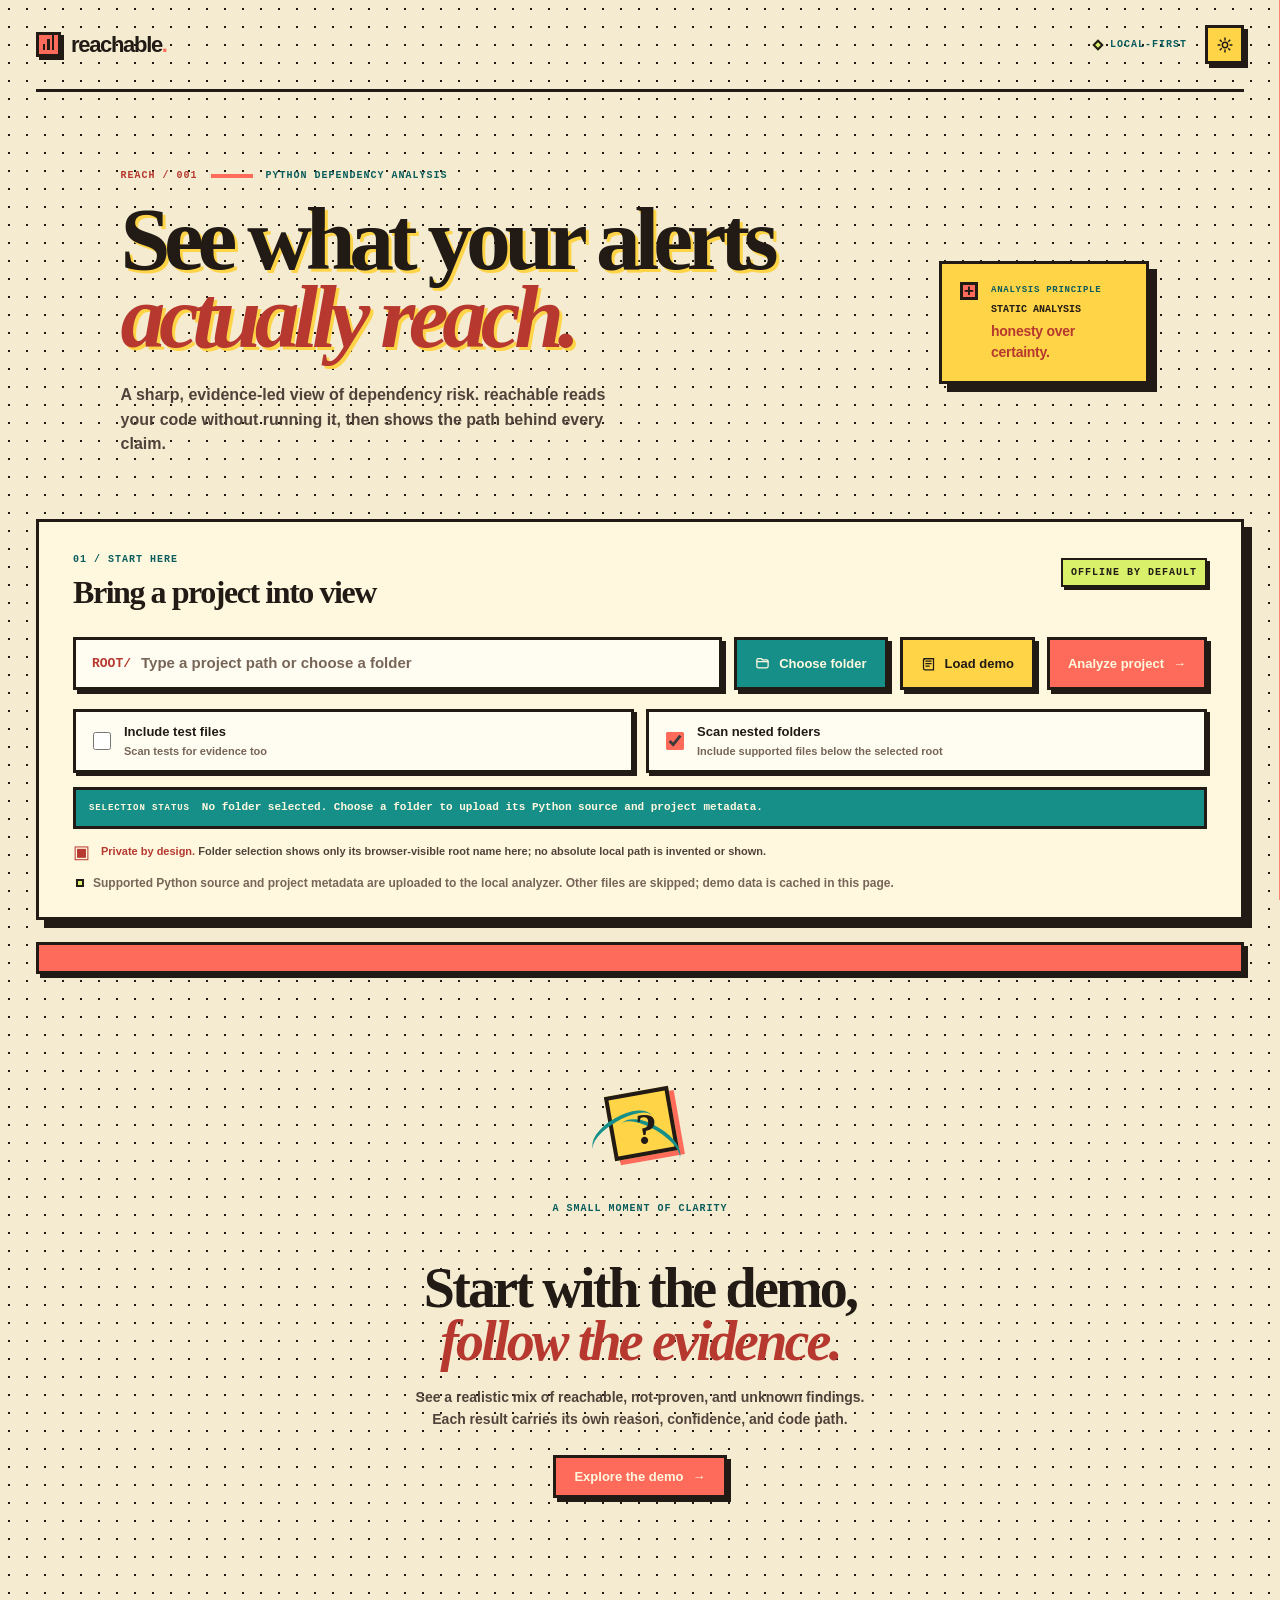
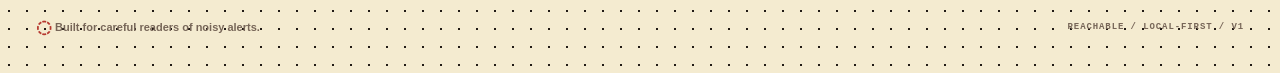
==== commit eb6d0dbf: "fix: bind to 0.0.0.0 to resolve 502 on deploy" ====
--- a/static/index.html
+++ b/static/index.html
@@ -3,7 +3,7 @@
   <head>
     <meta charset="utf-8">
     <meta name="viewport" content="width=device-width, initial-scale=1">
-    <meta name="theme-color" content="#f7f4ee">
+    <meta name="theme-color" content="#f7efd9">
     <meta name="description" content="Reachable — understand which dependency alerts your Python project can actually reach.">
     <title>reachable · dependency reachability</title>
     <link rel="stylesheet" href="/static/styles.css">
@@ -14,7 +14,7 @@
       <header class="topbar" aria-label="Primary navigation">
         <a class="brand" href="/" aria-label="reachable home">
           <span class="brand-mark" aria-hidden="true"><span></span><span></span><span></span></span>
-          <span>reachable</span>
+          <span>reachable<span class="brand-period">.</span></span>
         </a>
         <div class="topbar-actions">
           <span class="local-chip"><span class="pulse-dot" aria-hidden="true"></span> local-first</span>
@@ -28,13 +28,13 @@
       <main id="main-content">
         <section class="hero-section" aria-labelledby="hero-title">
           <div class="hero-copy">
-            <p class="eyebrow">PYTHON DEPENDENCY ANALYSIS <span class="eyebrow-line"></span></p>
+            <p class="eyebrow"><span class="eyebrow-index">REACH / 001</span><span class="eyebrow-line"></span><span>PYTHON DEPENDENCY ANALYSIS</span></p>
             <h1 id="hero-title">See what your alerts<br><em>actually reach.</em></h1>
-            <p class="hero-lede">A calm, evidence-led view of dependency risk. reachable reads your code without running it, then shows the path behind every claim.</p>
+            <p class="hero-lede">A sharp, evidence-led view of dependency risk. reachable reads your code without running it, then shows the path behind every claim.</p>
           </div>
           <div class="hero-note" aria-label="Analysis principle">
-            <span class="note-pin" aria-hidden="true"></span>
-            <p>Static analysis<br><strong>honesty over certainty.</strong></p>
+            <span class="note-pin" aria-hidden="true">+</span>
+            <div><span class="hero-note-label">ANALYSIS PRINCIPLE</span><p>Static analysis<br><strong>honesty over certainty.</strong></p></div>
           </div>
         </section>
 
@@ -44,20 +44,20 @@
               <p class="section-kicker">01 / START HERE</p>
               <h2 id="start-heading">Bring a project into view</h2>
             </div>
-            <span class="mono-label">offline by default</span>
+            <span class="mono-label workspace-badge">offline by default</span>
           </div>
           <div class="analyze-form" role="form" aria-label="Analyze a Python project">
             <label class="path-field">
-              <span class="sr-only">Project path</span>
-              <span class="path-icon" aria-hidden="true">~/</span>
-              <input id="project-path" type="text" autocomplete="off" placeholder="Path to a Python project" value="">
+              <span class="path-icon" aria-hidden="true">ROOT/</span>
+              <span class="sr-only">Project path or selected folder root</span>
+              <input id="project-path" type="text" autocomplete="off" placeholder="Type a project path or choose a folder" aria-describedby="path-privacy-note folder-status" value="">
             </label>
             <input id="folder-input" class="sr-only" type="file" webkitdirectory directory multiple aria-label="Choose a Python project folder">
-            <button class="button button-secondary folder-button" id="folder-button" type="button" aria-controls="folder-input" aria-describedby="folder-status">
+            <button class="button button-secondary folder-button" id="folder-button" type="button" aria-controls="folder-input" aria-describedby="folder-status path-privacy-note">
               <svg class="button-icon" viewBox="0 0 24 24" aria-hidden="true"><path d="M3 6.5A2.5 2.5 0 0 1 5.5 4H10l2 2h6.5A2.5 2.5 0 0 1 21 8.5v8A2.5 2.5 0 0 1 18.5 19h-13A2.5 2.5 0 0 1 3 16.5v-10Z"></path><path d="M3.5 9h17"></path></svg>
               Choose folder
             </button>
-            <button class="button button-secondary" id="demo-button" type="button">
+            <button class="button button-secondary demo-button" id="demo-button" type="button">
               <svg class="button-icon" viewBox="0 0 24 24" aria-hidden="true"><path d="M4 19.5A2.5 2.5 0 0 0 6.5 22H20V4H6.5A2.5 2.5 0 0 0 4 6.5v13Z"></path><path d="M4 6.5A2.5 2.5 0 0 1 6.5 4H20M8 8h8M8 12h8M8 16h5"></path></svg>
               Load demo
             </button>
@@ -66,13 +66,26 @@
             </button>
           </div>
           <div class="workspace-options">
-            <label class="include-tests-option" for="include-tests">
-              <input id="include-tests" type="checkbox">
-              <span>Include test files</span>
-            </label>
-            <p id="folder-status" class="folder-status" role="status" aria-live="polite">No folder selected. Choose a folder to upload its Python source and project metadata.</p>
-          </div>
-          <p class="form-hint"><span class="hint-dot" aria-hidden="true"></span> Folder uploads use the local analyzer. Unsupported files are skipped; demo data is cached in this page.</p>
+            <div class="option-grid" aria-label="Analysis options">
+              <label class="option-card include-tests-option" for="include-tests">
+                <input id="include-tests" type="checkbox">
+                <span class="option-copy"><strong>Include test files</strong><small>Scan tests for evidence too</small></span>
+              </label>
+              <label class="option-card scan-option" for="scan-subfolders">
+                <input id="scan-subfolders" type="checkbox" checked aria-describedby="scan-help">
+                <span class="option-copy"><strong>Scan nested folders</strong><small id="scan-help">Include supported files below the selected root</small></span>
+              </label>
+            </div>
+            <div class="selection-readout">
+              <span class="readout-label">SELECTION STATUS</span>
+              <p id="folder-status" class="folder-status" role="status" aria-live="polite">No folder selected. Choose a folder to upload its Python source and project metadata.</p>
+            </div>
+          </div>
+          <div class="privacy-row">
+            <span class="privacy-icon" aria-hidden="true">▣</span>
+            <p id="path-privacy-note" class="privacy-note"><strong>Private by design.</strong> Folder selection shows only its browser-visible root name here; no absolute local path is invented or shown.</p>
+          </div>
+          <p class="form-hint"><span class="hint-dot" aria-hidden="true"></span> Supported Python source and project metadata are uploaded to the local analyzer. Other files are skipped; demo data is cached in this page.</p>
         </section>
 
         <div id="global-message" class="global-message" role="status" aria-live="polite" hidden></div>
@@ -147,7 +160,7 @@
               </table>
             </div>
             <div id="empty-alerts" class="empty-state" hidden>
-              <span class="empty-glyph" aria-hidden="true">⌕</span>
+              <span class="empty-glyph" aria-hidden="true">?</span>
               <h3 id="empty-alerts-title">No alerts in this part of the notebook</h3>
               <p id="empty-alerts-copy">Try widening your filters or searching for a different package.</p>
               <button class="button button-secondary" id="empty-clear" type="button">Show all alerts</button>
@@ -174,7 +187,7 @@
     </div>
 
     <div id="drawer-backdrop" class="drawer-backdrop" hidden></div>
-    <aside id="detail-drawer" class="detail-drawer" aria-labelledby="drawer-title" aria-hidden="true" tabindex="-1">
+    <aside id="detail-drawer" class="detail-drawer" role="dialog" aria-modal="true" aria-labelledby="drawer-title" aria-hidden="true" tabindex="-1">
       <div class="drawer-header">
         <div><p class="section-kicker">ALERT DETAIL</p><p id="drawer-index" class="mono-label"></p></div>
         <button id="close-drawer" class="icon-button" type="button" aria-label="Close alert details">×</button>
--- a/static/styles.css
+++ b/static/styles.css
@@ -1,108 +1,74 @@
-
 :root {
-  --canvas: #f7f4ee; --surface: #efece4; --surface-raised: #fbf9f5; --surface-hover: #e8e3d8; --pill: #e5e0d4;
-  --ink: #23211e; --ink-soft: #5c5852; --muted: #8c867b; --sage: #587761; --sage-deep: #3f5d4b;
-  --terracotta: #c97957; --terracotta-deep: #98563d; --sand: #d8cbb8; --line-soft: rgba(35, 33, 30, .075);
-  --shadow-soft: 0 12px 32px -8px rgba(35, 33, 30, .05), 0 4px 12px -2px rgba(35, 33, 30, .025);
-  --shadow-float: 0 24px 48px -12px rgba(35, 33, 30, .1), 0 8px 20px -4px rgba(35, 33, 30, .035);
-  --display: 'Newsreader', Georgia, serif; --sans: 'DM Sans', 'Helvetica Neue', sans-serif; --mono: 'DM Mono', 'SFMono-Regular', monospace; --ease: cubic-bezier(.22, 1, .36, 1);
+  --canvas: #f4ebd0;
+  --surface: #fff8df;
+  --surface-raised: #fffdf1;
+  --surface-hover: #ffeb91;
+  --pill: #d8f06a;
+  --ink: #211a15;
+  --ink-soft: #514239;
+  --muted: #776658;
+  --teal: #168f89;
+  --teal-deep: #0b5d5d;
+  --coral: #ff6b5b;
+  --coral-deep: #b6382f;
+  --yellow: #ffd447;
+  --lime: #d8f06a;
+  --sand: #d8c39b;
+  --shadow: 8px 8px 0 var(--ink);
+  --shadow-small: 4px 4px 0 var(--ink);
+  --display: Georgia, 'Times New Roman', serif;
+  --sans: 'Arial Narrow', Arial, Helvetica, sans-serif;
+  --mono: 'Courier New', Courier, monospace;
+  --ease: cubic-bezier(.22, 1, .36, 1);
 }
 * { box-sizing: border-box; }
 html { min-width: 320px; background: var(--canvas); scroll-behavior: smooth; }
-body { margin: 0; color: var(--ink); background: var(--canvas); font-family: var(--sans); font-size: 15px; line-height: 1.5; }
-button, input, select { color: inherit; font: inherit; } button { cursor: pointer; }
-button:focus-visible, input:focus-visible, select:focus-visible, a:focus-visible { outline: 3px solid rgba(196, 125, 91, .45); outline-offset: 3px; }
+body { margin: 0; color: var(--ink); background-color: var(--canvas); background-image: radial-gradient(var(--ink) .75px, transparent .75px); background-size: 18px 18px; font-family: var(--sans); font-size: 15px; line-height: 1.5; }
+button, input, select { color: inherit; font: inherit; }
+button { cursor: pointer; }
+button:focus-visible, input:focus-visible, select:focus-visible, a:focus-visible { outline: 4px solid var(--yellow); outline-offset: 3px; }
 a { color: inherit; }
 .sr-only { position: absolute; width: 1px; height: 1px; padding: 0; margin: -1px; overflow: hidden; clip: rect(0, 0, 0, 0); white-space: nowrap; border: 0; }
-.skip-link { position: fixed; z-index: 20; top: 12px; left: 18px; padding: 9px 14px; color: var(--canvas); background: var(--ink); border-radius: 999px; transform: translateY(-160%); transition: transform 220ms var(--ease); }
+.skip-link { position: fixed; z-index: 20; top: 12px; left: 18px; padding: 9px 14px; color: var(--surface); background: var(--ink); border: 3px solid var(--ink); box-shadow: var(--shadow-small); transform: translateY(-160%); transition: transform 180ms var(--ease); }
 .skip-link:focus { transform: translateY(0); }
 .app-shell { width: min(1220px, calc(100% - 72px)); margin: 0 auto; }
-.topbar { display: flex; align-items: center; justify-content: space-between; height: 92px; }
-.brand { display: inline-flex; align-items: center; gap: 10px; color: var(--ink); text-decoration: none; font-weight: 700; letter-spacing: -.045em; font-size: 19px; }
-.brand-mark { display: inline-flex; align-items: end; gap: 2px; width: 22px; height: 22px; padding: 4px; background: var(--sage); border-radius: 7px 7px 7px 2px; }
-.brand-mark span { display: block; width: 3px; background: var(--canvas); border-radius: 3px; }
-.brand-mark span:nth-child(1) { height: 6px; opacity: .65; } .brand-mark span:nth-child(2) { height: 10px; opacity: .82; } .brand-mark span:nth-child(3) { height: 14px; }
-.topbar-actions { display: flex; align-items: center; gap: 19px; }
-.local-chip, .mono-label, .section-kicker, .count-label { font-family: var(--mono); font-size: 10px; letter-spacing: .1em; text-transform: uppercase; }
-.local-chip { display: flex; align-items: center; gap: 8px; color: var(--sage-deep); }
-.pulse-dot, .hint-dot { width: 7px; height: 7px; display: inline-block; border-radius: 50%; background: var(--sage); }
-.pulse-dot { box-shadow: 0 0 0 4px rgba(94, 113, 98, .12); }
-.icon-button { display: inline-grid; place-items: center; width: 36px; height: 36px; padding: 0; border: 0; border-radius: 50%; background: var(--surface); color: var(--ink-soft); transition: background 320ms var(--ease), color 320ms var(--ease), transform 320ms var(--ease); }
-.icon-button:hover { color: var(--ink); background: var(--surface-hover); transform: translateY(-1px); }
-.icon { width: 16px; height: 16px; fill: none; stroke: currentColor; stroke-width: 1.6; stroke-linecap: round; stroke-linejoin: round; } .icon-moon { display: none; }
-.hero-section { display: flex; align-items: end; justify-content: space-between; min-height: 320px; padding: 70px 9% 65px; }
-.eyebrow, .section-kicker { margin: 0 0 17px; color: var(--muted); font-weight: 500; }
-.eyebrow { display: flex; align-items: center; gap: 13px; font-family: var(--mono); font-size: 10px; letter-spacing: .16em; }
-.eyebrow-line { width: 34px; height: 1px; background: var(--terracotta); }
-h1, h2, h3, p { margin-top: 0; } .hero-copy h1 { max-width: 690px; margin: 0; font: 500 clamp(3.2rem, 7vw, 5.8rem)/.91 var(--display); letter-spacing: -.045em; }
-.hero-copy h1 em, .welcome-state h2 em { color: var(--terracotta); font-style: italic; font-weight: 400; }
-.hero-lede { max-width: 475px; margin: 25px 0 0; color: var(--ink-soft); font-size: 16px; line-height: 1.65; }
-.hero-note { align-self: center; display: flex; gap: 13px; max-width: 170px; margin: 20px 1% 0 30px; color: var(--muted); font-family: var(--mono); font-size: 10px; line-height: 1.6; text-transform: uppercase; letter-spacing: .07em; }
-.hero-note p { margin: 0; } .hero-note strong { color: var(--ink-soft); font-weight: 500; text-transform: none; font-family: var(--sans); font-size: 12px; letter-spacing: 0; }
-.note-pin { flex: 0 0 auto; width: 10px; height: 10px; margin-top: 3px; background: var(--terracotta); border-radius: 50% 50% 50% 2px; transform: rotate(-45deg); }
-.workspace-card, .alerts-card, .summary-panel { background: var(--surface); border-radius: 28px; box-shadow: var(--shadow-soft); }
-.workspace-card { padding: 30px 34px 25px; } .workspace-heading, .results-heading-row, .alerts-card-header { display: flex; align-items: start; justify-content: space-between; gap: 20px; }
-.workspace-heading h2, .results-heading-row h2 { margin: 0; font: 500 30px/1.1 var(--display); letter-spacing: -.025em; }
-.workspace-heading .section-kicker, .results-heading-row .section-kicker { margin-bottom: 9px; } .workspace-heading .mono-label { margin-top: 6px; color: var(--sage); }
-.analyze-form { display: grid; grid-template-columns: minmax(220px, 1fr) auto auto auto; gap: 10px; margin-top: 28px; }
-.path-field { display: flex; align-items: center; min-height: 51px; padding: 0 17px; background: var(--surface-raised); border-radius: 14px; box-shadow: inset 0 1px 0 rgba(255,255,255,.7); }
-.path-icon { color: var(--terracotta); font: 14px var(--mono); } .path-field input { width: 100%; min-width: 0; padding: 0 0 0 10px; border: 0; outline: 0; background: transparent; color: var(--ink); } .path-field input::placeholder { color: var(--muted); }
-.workspace-options { display: flex; align-items: center; justify-content: space-between; gap: 18px; margin: 15px 3px 0; }
-.include-tests-option { display: inline-flex; align-items: center; gap: 8px; color: var(--ink-soft); font-size: 12px; cursor: pointer; }
-.include-tests-option input { width: 15px; height: 15px; margin: 0; accent-color: var(--sage); }
-.folder-status { flex: 1; margin: 0; color: var(--muted); font: 10px/1.5 var(--mono); letter-spacing: .03em; text-align: right; }
-.folder-status.has-files { color: var(--sage-deep); }
-.folder-status.has-warning { color: var(--terracotta-deep); }
-.form-hint { display: flex; align-items: center; gap: 9px; margin: 13px 0 0 3px; color: var(--muted); font-size: 12px; }
-.button { display: inline-flex; align-items: center; justify-content: center; gap: 9px; min-height: 42px; padding: 0 18px; border: 0; border-radius: 999px; font-size: 13px; font-weight: 600; white-space: nowrap; transition: background 350ms var(--ease), color 350ms var(--ease), transform 350ms var(--ease), box-shadow 350ms var(--ease); }
-.button:hover { transform: translateY(-2px); } .button:active { transform: translateY(0); } .button:disabled { cursor: wait; opacity: .58; transform: none; } .button-primary { color: var(--canvas); background: var(--ink); } .button-primary:hover { background: var(--sage-deep); box-shadow: var(--shadow-soft); }
-.button-secondary { color: var(--ink-soft); background: var(--pill); } .button-secondary:hover, .button-quiet:hover { background: var(--surface-hover); color: var(--ink); }
-.folder-button { color: var(--sage-deep); border: 1px solid rgba(88, 119, 97, .18); }
-.button-quiet { min-height: 34px; padding: 0 12px; color: var(--ink-soft); background: transparent; font-weight: 500; } .button-icon { width: 15px; height: 15px; fill: none; stroke: currentColor; stroke-width: 1.5; stroke-linecap: round; stroke-linejoin: round; }
-.global-message { margin: 18px 0 0; padding: 13px 18px; color: var(--terracotta-deep); background: rgba(201, 121, 87, .13); border-radius: 14px; font-size: 13px; }
-.global-message.loading, .global-message.notice { color: var(--sage-deep); background: rgba(88, 119, 97, .12); } .global-message.error { display: flex; align-items: center; justify-content: space-between; gap: 15px; }
-.results-section { padding: 105px 0 0; } .results-actions { display: flex; align-items: center; gap: 17px; } .results-actions .mono-label { color: var(--muted); }
-.summary-panel { display: grid; grid-template-columns: minmax(260px, 1.25fr) 1fr; gap: 34px; margin-top: 28px; padding: 28px 32px; }
-.summary-lead { display: flex; align-items: center; gap: 20px; } .summary-total { min-width: 74px; color: var(--ink); font: 500 52px/.9 var(--display); letter-spacing: -.05em; }
-.summary-copy p { margin: 0; color: var(--ink-soft); font-size: 14px; } .summary-copy strong { color: var(--ink); font-weight: 600; } .summary-copy .mono-label { margin-bottom: 7px; color: var(--muted); }
-.summary-bar-wrap { align-self: center; } .summary-bar { display: flex; height: 11px; overflow: hidden; border-radius: 20px; background: var(--pill); } .summary-bar span { min-width: 4px; transition: width 700ms var(--ease); }
-.bar-reachable { background: var(--terracotta); } .bar-not-proven { background: var(--sage); } .bar-unknown { background: var(--sand); }
-.summary-legend { display: flex; flex-wrap: wrap; gap: 14px; margin-top: 12px; color: var(--ink-soft); font-size: 11px; } .legend-item { display: inline-flex; align-items: center; gap: 6px; } .legend-item i { width: 7px; height: 7px; border-radius: 50%; } .legend-item strong { color: var(--ink); font-weight: 600; }
-.toolbar { display: flex; align-items: center; gap: 8px; margin: 23px 0 13px; } .search-field { display: flex; align-items: center; flex: 1; min-width: 160px; height: 41px; padding: 0 11px; background: var(--surface); border-radius: 11px; }
-.search-field svg { width: 16px; height: 16px; flex: 0 0 auto; margin-right: 8px; fill: none; stroke: var(--muted); stroke-width: 1.7; stroke-linecap: round; } .search-field input { width: 100%; border: 0; outline: 0; background: transparent; font-size: 13px; } .search-field input::placeholder { color: var(--muted); }
-.search-field kbd { padding: 2px 6px; color: var(--muted); background: var(--pill); border-radius: 5px; font: 10px var(--mono); } .filter-group select { height: 41px; padding: 0 29px 0 13px; border: 0; border-radius: 11px; outline: 0; color: var(--ink-soft); background: var(--surface); font-size: 12px; cursor: pointer; } .clear-filters { color: var(--muted); }
-.alerts-card { overflow: hidden; } .alerts-card-header { align-items: center; padding: 21px 24px 18px; } .alerts-card-header .section-kicker { display: inline-block; margin: 0; } .count-label { margin-left: 9px; color: var(--muted); letter-spacing: .04em; }
-.export-actions { display: flex; gap: 3px; } .table-wrap { overflow-x: auto; } .alert-table { width: 100%; border-collapse: collapse; text-align: left; } .alert-table th { padding: 0 24px 11px; color: var(--muted); font: 10px var(--mono); letter-spacing: .1em; text-transform: uppercase; font-weight: 400; }
-.alert-table td { padding: 15px 24px; background: rgba(251, 249, 245, .4); border-top: 1px solid var(--line-soft); vertical-align: middle; } .alert-table tbody tr { transition: background 280ms var(--ease); } .alert-table tbody tr:hover td { background: var(--surface-hover); }
-.dependency-cell { display: flex; align-items: center; gap: 12px; min-width: 180px; } .package-icon { display: grid; place-items: center; flex: 0 0 auto; width: 30px; height: 30px; color: var(--sage-deep); background: rgba(94, 113, 98, .13); border-radius: 9px; font: 12px var(--mono); } .package-name { color: var(--ink); font-weight: 600; } .package-version { margin-top: 2px; color: var(--muted); font: 10px var(--mono); }
-.severity { font: 10px var(--mono); letter-spacing: .08em; text-transform: uppercase; } .severity-critical, .severity-high { color: var(--terracotta-deep); } .severity-medium { color: #947044; } .severity-low { color: var(--sage-deep); }
-.status-badge { display: inline-flex; align-items: center; gap: 7px; padding: 6px 10px; border-radius: 999px; font: 10px var(--mono); letter-spacing: .03em; white-space: nowrap; } .status-badge::before { width: 6px; height: 6px; content: ''; border-radius: 50%; }
-.status-reachable { color: var(--terracotta-deep); background: rgba(196, 125, 91, .14); } .status-reachable::before { background: var(--terracotta); } .status-not-proven { color: var(--sage-deep); background: rgba(94, 113, 98, .13); } .status-not-proven::before { background: var(--sage); } .status-unknown { color: #806f55; background: rgba(216, 203, 184, .48); } .status-unknown::before { background: #b69d78; }
-.advisory-id { color: var(--ink-soft); font: 11px var(--mono); } .row-detail { width: 30px; height: 30px; padding: 0; border: 0; border-radius: 50%; color: var(--muted); background: transparent; font-size: 19px; transition: background 250ms var(--ease), color 250ms var(--ease), transform 250ms var(--ease); } .row-detail:hover { color: var(--ink); background: var(--pill); transform: translateX(2px); }
-.empty-state { padding: 52px 20px; text-align: center; } .empty-glyph { display: block; margin-bottom: 10px; color: var(--terracotta); font: 35px var(--display); } .empty-state h3 { margin-bottom: 5px; font: 500 22px var(--display); } .empty-state p { margin-bottom: 18px; color: var(--muted); font-size: 13px; }
-.honesty-note { display: flex; align-items: center; gap: 8px; margin: 17px 4px 0; color: var(--muted); font-size: 12px; } .honesty-note span { color: var(--terracotta); }
-.welcome-state { padding: 110px 20px 88px; text-align: center; } .welcome-illustration { position: relative; width: 100px; height: 82px; margin: 0 auto 27px; color: var(--terracotta); } .sketch-circle { position: absolute; top: 5px; left: 24px; width: 62px; height: 62px; border: 1px solid var(--sand); border-radius: 50%; transform: rotate(-10deg); } .sketch-path { position: absolute; width: 67px; height: 34px; border-top: 1px solid var(--sage); border-radius: 50%; transform: rotate(-30deg); } .sketch-path-a { top: 30px; left: 2px; } .sketch-path-b { top: 38px; left: 26px; transform: rotate(31deg); } .welcome-illustration span { position: absolute; top: 20px; left: 49px; font: 42px var(--display); }
-.welcome-state .section-kicker { margin-bottom: 14px; } .welcome-state h2 { margin-bottom: 17px; font: 500 clamp(2.2rem, 5vw, 3.4rem)/.97 var(--display); letter-spacing: -.03em; } .welcome-state p:not(.section-kicker) { max-width: 410px; margin: 0 auto 25px; color: var(--ink-soft); font-size: 14px; line-height: 1.65; }
-.footer { display: flex; align-items: center; justify-content: space-between; padding: 28px 0 32px; color: var(--muted); font-size: 11px; } .footer p { margin: 0; } .footer-mark { color: var(--terracotta); font-size: 18px; vertical-align: -2px; } .footer .mono-label { font-size: 9px; }
-.drawer-backdrop { position: fixed; z-index: 5; inset: 0; background: rgba(35, 33, 30, .2); animation: fade-in 250ms var(--ease); } .detail-drawer { position: fixed; z-index: 6; top: 0; right: 0; display: flex; flex-direction: column; width: min(540px, 100%); height: 100dvh; padding: 31px 34px; overflow-y: auto; background: var(--canvas); box-shadow: -24px 0 60px -22px rgba(35, 33, 30, .16); transform: translateX(102%); transition: transform 520ms var(--ease); } .detail-drawer.open { transform: translateX(0); }
-.drawer-header { display: flex; align-items: start; justify-content: space-between; padding-bottom: 24px; } .drawer-header .section-kicker { margin-bottom: 5px; } .drawer-header .mono-label { color: var(--muted); } .drawer-header .icon-button { color: var(--ink); background: var(--surface); font-size: 24px; font-weight: 300; }
-.drawer-content h2 { margin: 0 0 7px; font: 500 36px/1 var(--display); letter-spacing: -.035em; } .drawer-advisory { margin: 0 0 25px; color: var(--muted); font: 11px var(--mono); } .drawer-status-row { display: flex; flex-wrap: wrap; align-items: center; gap: 9px; margin-bottom: 26px; } .confidence { color: var(--ink-soft); font: 11px var(--mono); } .confidence span { color: var(--sage-deep); }
-.why-box { padding: 17px 19px; margin-bottom: 27px; background: var(--surface); border-radius: 16px; } .why-box .section-kicker { margin-bottom: 8px; } .why-box p { margin: 0; color: var(--ink-soft); font-size: 14px; line-height: 1.55; } .detail-section { margin-top: 27px; } .detail-section-title { display: flex; align-items: center; justify-content: space-between; margin-bottom: 11px; } .detail-section-title .section-kicker { margin: 0; } .source-label { color: var(--muted); font: 10px var(--mono); }
-.code-block { overflow: auto; padding: 13px 0; background: var(--surface); border-radius: 14px; } .code-line { display: grid; grid-template-columns: 43px 1fr; min-width: max-content; padding: 2px 17px 2px 0; font: 11px/1.65 var(--mono); } .code-line.highlight { color: var(--terracotta-deep); background: rgba(196, 125, 91, .12); } .line-number { padding-right: 13px; color: var(--muted); text-align: right; user-select: none; }
-.call-graph { min-height: 220px; padding: 8px; overflow: hidden; background: var(--surface); border-radius: 16px; } .call-graph svg { display: block; width: 100%; height: 205px; } .graph-edge { fill: none; stroke: var(--sand); stroke-width: 2; } .graph-edge.reachable { stroke: var(--terracotta); } .graph-edge.dynamic { stroke: var(--sage); stroke-dasharray: 5 5; } .graph-node rect { fill: var(--surface-raised); stroke: none; } .graph-node text { fill: var(--ink-soft); font: 10px var(--mono); } .graph-node.user rect { fill: rgba(94, 113, 98, .16); } .graph-node.library rect { fill: rgba(196, 125, 91, .15); } .graph-node text:first-of-type { fill: var(--ink); } .graph-legend { display: flex; gap: 14px; margin-top: 8px; color: var(--muted); font-size: 10px; } .graph-legend span { display: inline-flex; align-items: center; gap: 5px; } .graph-legend i { width: 17px; height: 2px; background: var(--terracotta); } .graph-legend i.dashed { background: repeating-linear-gradient(90deg, var(--sage) 0 4px, transparent 4px 7px); }
-.dynamic-note { color: var(--ink-soft); font-size: 12px; } .toast { position: fixed; z-index: 10; right: 25px; bottom: 24px; max-width: calc(100% - 50px); padding: 12px 17px; color: var(--canvas); background: var(--ink); border-radius: 999px; box-shadow: var(--shadow-float); font-size: 12px; animation: toast-in 450ms var(--ease); }
-@keyframes fade-in { from { opacity: 0; } to { opacity: 1; } } @keyframes toast-in { from { opacity: 0; transform: translateY(10px); } to { opacity: 1; transform: translateY(0); } }
-@media (max-width: 760px) {
-  .app-shell { width: min(100% - 34px, 600px); } .topbar { height: 74px; } .local-chip { display: none; } .hero-section { display: block; min-height: auto; padding: 58px 0 43px; } .hero-copy h1 { font-size: clamp(3.1rem, 15vw, 5rem); } .hero-lede { margin-top: 21px; font-size: 15px; } .hero-note { margin: 28px 0 0; }
-  .workspace-card { padding: 24px 20px 21px; border-radius: 22px; } .workspace-heading h2, .results-heading-row h2 { font-size: 27px; } .workspace-heading .mono-label { display: none; } .analyze-form { grid-template-columns: 1fr 1fr; margin-top: 23px; } .path-field { grid-column: 1 / -1; } .analyze-form .button { width: 100%; padding: 0 10px; } .analyze-form .button-primary { grid-column: 1 / -1; }
-  .workspace-options { display: block; margin-top: 14px; } .folder-status { margin-top: 10px; text-align: left; }
-  .results-section { padding-top: 70px; } .results-heading-row { align-items: end; } .results-actions .mono-label { display: none; } .summary-panel { display: block; padding: 22px 20px; border-radius: 22px; } .summary-bar-wrap { margin-top: 24px; } .toolbar { flex-wrap: wrap; } .search-field { flex-basis: 100%; order: -1; } .filter-group { flex: 1; } .filter-group select { width: 100%; } .sort-group { display: none; } .clear-filters { padding-left: 5px; padding-right: 5px; }
-  .alerts-card { margin-left: -2px; margin-right: -2px; border-radius: 20px; } .alerts-card-header { padding: 18px 16px 15px; } .export-actions .button { font-size: 0; padding: 0 8px; } .export-actions .button span { font-size: 15px; } .alert-table th, .alert-table td { padding-left: 16px; padding-right: 16px; } .alert-table th:nth-child(2), .alert-table td:nth-child(2) { display: none; } .alert-table td { padding-top: 13px; padding-bottom: 13px; } .advisory-id { font-size: 10px; } .status-badge { font-size: 9px; padding: 5px 7px; } .status-badge::before { display: none; } .honesty-note { align-items: start; line-height: 1.45; }
-  .welcome-state { padding: 80px 0 62px; } .footer { display: block; } .footer .mono-label { display: block; margin-top: 9px; } .detail-drawer { padding: 25px 20px; } .drawer-content h2 { font-size: 32px; }
-}
+.topbar { display: flex; align-items: center; justify-content: space-between; min-height: 92px; border-bottom: 3px solid var(--ink); }
+.brand { display: inline-flex; align-items: center; gap: 10px; color: var(--ink); text-decoration: none; font-weight: 900; letter-spacing: -.06em; font-size: 22px; text-transform: lowercase; }
+.brand-period { color: var(--coral); }
+.brand-mark { display: inline-flex; align-items: end; gap: 2px; width: 25px; height: 25px; padding: 4px; background: var(--coral); border: 3px solid var(--ink); box-shadow: 3px 3px 0 var(--ink); }
+.brand-mark span { display: block; width: 3px; background: var(--ink); }
+.brand-mark span:nth-child(1) { height: 6px; }.brand-mark span:nth-child(2) { height: 11px; }.brand-mark span:nth-child(3) { height: 16px; }
+.topbar-actions { display: flex; align-items: center; gap: 18px; }
+.local-chip, .mono-label, .section-kicker, .count-label { font-family: var(--mono); font-size: 10px; font-weight: 700; letter-spacing: .1em; text-transform: uppercase; }
+.local-chip { display: flex; align-items: center; gap: 8px; color: var(--teal-deep); }
+.pulse-dot, .hint-dot { width: 8px; height: 8px; display: inline-block; border: 2px solid var(--ink); background: var(--lime); }
+.pulse-dot { transform: rotate(45deg); }
+.icon-button { display: inline-grid; place-items: center; width: 39px; height: 39px; padding: 0; border: 3px solid var(--ink); background: var(--yellow); box-shadow: var(--shadow-small); transition: transform 160ms var(--ease), box-shadow 160ms var(--ease), background 160ms var(--ease); }
+.icon-button:hover { background: var(--coral); transform: translate(-2px, -2px); box-shadow: 6px 6px 0 var(--ink); }
+.icon { width: 16px; height: 16px; fill: none; stroke: currentColor; stroke-width: 2.2; stroke-linecap: square; stroke-linejoin: miter; }.icon-moon { display: none; }
+.hero-section { display: flex; align-items: end; justify-content: space-between; min-height: 340px; padding: 76px 7% 62px; }
+.eyebrow, .section-kicker { margin: 0 0 17px; color: var(--teal-deep); font-weight: 800; }
+.eyebrow { display: flex; align-items: center; gap: 13px; font-family: var(--mono); font-size: 10px; letter-spacing: .1em; }.eyebrow-index { color: var(--coral-deep); }.eyebrow-line { width: 42px; height: 4px; background: var(--coral); }
+.hero-copy h1 { max-width: 710px; margin: 0; font: 900 clamp(3.2rem, 7vw, 5.8rem)/.87 var(--display); letter-spacing: -.07em; text-shadow: 3px 3px 0 var(--yellow); }
+.hero-copy h1 em, .welcome-state h2 em { color: var(--coral-deep); font-style: italic; font-weight: 900; }
+.hero-lede { max-width: 500px; margin: 27px 0 0; color: var(--ink-soft); font-size: 16px; font-weight: 700; line-height: 1.55; }
+.hero-note { align-self: center; display: flex; gap: 13px; max-width: 210px; margin: 20px 1% 0 30px; padding: 18px; color: var(--ink); background: var(--yellow); border: 3px solid var(--ink); box-shadow: var(--shadow); font-family: var(--mono); font-size: 10px; font-weight: 700; line-height: 1.5; text-transform: uppercase; }
+.hero-note p { margin: 5px 0 0; }.hero-note strong { display: inline-block; margin-top: 4px; color: var(--coral-deep); font-family: var(--sans); font-size: 14px; letter-spacing: -.02em; text-transform: none; }.hero-note-label { color: var(--teal-deep); font-size: 9px; letter-spacing: .08em; }.note-pin { flex: 0 0 auto; width: 18px; height: 18px; background: var(--coral); border: 3px solid var(--ink); color: var(--ink); font: 900 17px/12px Arial; text-align: center; }
+.workspace-card, .alerts-card, .summary-panel { background: var(--surface); border: 3px solid var(--ink); box-shadow: var(--shadow); }
+.workspace-card { padding: 30px 34px 25px; }.workspace-heading, .results-heading-row, .alerts-card-header { display: flex; align-items: start; justify-content: space-between; gap: 20px; }.workspace-heading h2, .results-heading-row h2 { margin: 0; font: 900 32px/1.02 var(--display); letter-spacing: -.045em; }.workspace-heading .section-kicker, .results-heading-row .section-kicker { margin-bottom: 9px; }.workspace-heading .mono-label { margin-top: 6px; color: var(--teal-deep); }.workspace-badge { padding: 5px 8px; color: var(--ink) !important; background: var(--lime); border: 2px solid var(--ink); box-shadow: 3px 3px 0 var(--ink); }
+.analyze-form { display: grid; grid-template-columns: minmax(220px, 1fr) auto auto auto; gap: 12px; margin-top: 28px; }.path-field { display: flex; align-items: center; min-height: 53px; padding: 0 16px; background: var(--surface-raised); border: 3px solid var(--ink); box-shadow: var(--shadow-small); }.path-icon { color: var(--coral-deep); font: 800 13px var(--mono); }.path-field input { width: 100%; min-width: 0; padding: 0 0 0 10px; border: 0; outline: 0; background: transparent; color: var(--ink); font-weight: 700; }.path-field input::placeholder { color: var(--muted); }
+.workspace-options { margin-top: 19px; }.option-grid { display: grid; grid-template-columns: repeat(2, minmax(0, 1fr)); gap: 12px; }.option-card { display: flex; align-items: center; gap: 10px; min-height: 58px; padding: 10px 13px; background: var(--surface-raised); border: 3px solid var(--ink); box-shadow: 3px 3px 0 var(--ink); cursor: pointer; }.option-card:hover { background: var(--surface-hover); }.option-card input { width: 18px; height: 18px; flex: 0 0 auto; accent-color: var(--coral); }.option-copy { display: grid; gap: 2px; }.option-copy strong { font-size: 13px; font-weight: 900; }.option-copy small { color: var(--muted); font-size: 11px; font-weight: 700; }.selection-readout { display: grid; grid-template-columns: auto 1fr; gap: 12px; align-items: center; margin-top: 14px; padding: 10px 13px; background: var(--teal); border: 3px solid var(--ink); color: var(--surface); }.readout-label { font: 700 9px var(--mono); letter-spacing: .1em; }.folder-status { margin: 0; color: var(--surface); font: 700 11px/1.45 var(--mono); }.folder-status.has-files { color: var(--surface); }.folder-status.has-warning { color: var(--yellow); }.privacy-row { display: flex; gap: 11px; align-items: start; margin-top: 14px; }.privacy-icon { color: var(--coral-deep); font-size: 18px; line-height: 1; }.privacy-note { max-width: 800px; margin: 0; color: var(--ink-soft); font-size: 11px; font-weight: 700; }.privacy-note strong { color: var(--coral-deep); }.form-hint { display: flex; align-items: center; gap: 9px; margin: 13px 0 0 3px; color: var(--muted); font-size: 12px; font-weight: 700; }
+.button { display: inline-flex; align-items: center; justify-content: center; gap: 9px; min-height: 43px; padding: 0 18px; border: 3px solid var(--ink); box-shadow: var(--shadow-small); font-size: 13px; font-weight: 900; white-space: nowrap; transition: background 140ms var(--ease), color 140ms var(--ease), transform 140ms var(--ease), box-shadow 140ms var(--ease); }.button:hover { transform: translate(-2px, -2px); box-shadow: 6px 6px 0 var(--ink); }.button:active { transform: translate(2px, 2px); box-shadow: 1px 1px 0 var(--ink); }.button:disabled { cursor: wait; opacity: .58; transform: none; box-shadow: var(--shadow-small); }.button-primary { color: var(--surface); background: var(--coral); }.button-primary:hover { color: var(--ink); background: var(--yellow); }.button-secondary { color: var(--ink); background: var(--lime); }.button-secondary:hover, .button-quiet:hover { background: var(--yellow); }.folder-button { background: var(--teal); color: var(--surface); }.folder-button:hover { background: var(--coral); color: var(--ink); }.demo-button { background: var(--yellow); }.button-quiet { min-height: 35px; padding: 0 12px; color: var(--ink); background: var(--surface-raised); font-weight: 800; }.button-icon { width: 15px; height: 15px; fill: none; stroke: currentColor; stroke-width: 2; stroke-linecap: square; }
+.global-message { display: flex; align-items: center; justify-content: space-between; gap: 15px; margin: 22px 0 0; padding: 13px 18px; color: var(--ink); background: var(--coral); border: 3px solid var(--ink); box-shadow: var(--shadow-small); font-size: 13px; font-weight: 800; }.global-message.loading, .global-message.notice { color: var(--ink); background: var(--lime); }.global-message.error { background: var(--coral); }
+.results-section { padding: 112px 0 0; }.results-actions { display: flex; align-items: center; gap: 17px; }.results-actions .mono-label { color: var(--muted); }.summary-panel { display: grid; grid-template-columns: minmax(260px, 1.25fr) 1fr; gap: 34px; margin-top: 28px; padding: 28px 32px; background: var(--yellow); }.summary-lead { display: flex; align-items: center; gap: 20px; }.summary-total { min-width: 74px; color: var(--ink); font: 900 56px/.9 var(--display); letter-spacing: -.07em; }.summary-copy p { margin: 0; color: var(--ink); font-size: 14px; font-weight: 800; }.summary-copy strong { color: var(--coral-deep); font-weight: 900; }.summary-copy .mono-label { margin-bottom: 7px; color: var(--teal-deep); }.summary-bar-wrap { align-self: center; }.summary-bar { display: flex; height: 16px; overflow: hidden; border: 3px solid var(--ink); background: var(--surface); }.summary-bar span { min-width: 4px; transition: width 500ms var(--ease); }.bar-reachable { background: var(--coral); }.bar-not-proven { background: var(--teal); }.bar-unknown { background: var(--sand); }.summary-legend { display: flex; flex-wrap: wrap; gap: 14px; margin-top: 12px; color: var(--ink); font-size: 11px; font-weight: 800; }.legend-item { display: inline-flex; align-items: center; gap: 6px; }.legend-item i { width: 9px; height: 9px; border: 2px solid var(--ink); }.legend-item strong { color: var(--ink); font-weight: 900; }
+.toolbar { display: flex; align-items: center; gap: 8px; margin: 26px 0 15px; }.search-field { display: flex; align-items: center; flex: 1; min-width: 160px; height: 43px; padding: 0 11px; background: var(--surface); border: 3px solid var(--ink); box-shadow: var(--shadow-small); }.search-field svg { width: 16px; height: 16px; flex: 0 0 auto; margin-right: 8px; fill: none; stroke: var(--ink); stroke-width: 2; stroke-linecap: square; }.search-field input { width: 100%; border: 0; outline: 0; background: transparent; font-size: 13px; font-weight: 700; }.search-field input::placeholder { color: var(--muted); }.search-field kbd { padding: 2px 6px; color: var(--ink); background: var(--yellow); border: 2px solid var(--ink); font: 10px var(--mono); }.filter-group select { height: 43px; padding: 0 29px 0 13px; border: 3px solid var(--ink); box-shadow: var(--shadow-small); outline: 0; color: var(--ink); background: var(--surface); font-size: 12px; font-weight: 800; cursor: pointer; }.clear-filters { color: var(--ink); }
+.alerts-card { overflow: hidden; }.alerts-card-header { align-items: center; padding: 21px 24px 18px; }.alerts-card-header .section-kicker { display: inline-block; margin: 0; }.count-label { margin-left: 9px; color: var(--muted); letter-spacing: .04em; }.export-actions { display: flex; gap: 7px; }.table-wrap { overflow-x: auto; }.alert-table { width: 100%; border-collapse: collapse; text-align: left; }.alert-table th { padding: 0 24px 11px; color: var(--teal-deep); font: 800 10px var(--mono); letter-spacing: .1em; text-transform: uppercase; }.alert-table td { padding: 15px 24px; background: var(--surface-raised); border-top: 3px solid var(--ink); vertical-align: middle; }.alert-table tbody tr { transition: transform 140ms var(--ease); }.alert-table tbody tr:hover { transform: translate(-2px, -2px); }.alert-table tbody tr:hover td { background: var(--surface-hover); }.dependency-cell { display: flex; align-items: center; gap: 12px; min-width: 180px; }.package-icon { display: grid; place-items: center; flex: 0 0 auto; width: 32px; height: 32px; color: var(--ink); background: var(--lime); border: 3px solid var(--ink); font: 900 12px var(--mono); }.package-name { color: var(--ink); font-weight: 900; }.package-version { margin-top: 2px; color: var(--muted); font: 700 10px var(--mono); }.severity { font: 900 10px var(--mono); letter-spacing: .08em; text-transform: uppercase; }.severity-critical, .severity-high { color: var(--coral-deep); }.severity-medium { color: #806000; }.severity-low { color: var(--teal-deep); }.status-badge { display: inline-flex; align-items: center; gap: 7px; padding: 6px 10px; border: 3px solid var(--ink); box-shadow: 3px 3px 0 var(--ink); font: 900 10px var(--mono); letter-spacing: .03em; white-space: nowrap; }.status-badge::before { width: 7px; height: 7px; content: ''; border: 2px solid var(--ink); background: var(--ink); }.status-reachable { color: var(--ink); background: var(--coral); }.status-not-proven { color: var(--ink); background: var(--lime); }.status-unknown { color: var(--ink); background: var(--sand); }.advisory-id { color: var(--ink-soft); font: 700 11px var(--mono); }.row-detail { width: 32px; height: 32px; padding: 0; border: 3px solid var(--ink); color: var(--ink); background: var(--yellow); box-shadow: 3px 3px 0 var(--ink); font-size: 19px; font-weight: 900; transition: transform 140ms var(--ease), box-shadow 140ms var(--ease); }.row-detail:hover { transform: translate(-2px, -2px); box-shadow: 5px 5px 0 var(--ink); }
+.empty-state { padding: 56px 20px; text-align: center; }.empty-glyph { display: block; margin-bottom: 10px; color: var(--coral-deep); font: 900 42px var(--display); }.empty-state h3 { margin-bottom: 5px; font: 900 23px var(--display); }.empty-state p { margin-bottom: 20px; color: var(--muted); font-size: 13px; font-weight: 700; }.honesty-note { display: flex; align-items: center; gap: 8px; margin: 19px 4px 0; color: var(--muted); font-size: 12px; font-weight: 700; }.honesty-note span { color: var(--coral-deep); }
+.welcome-state { padding: 112px 20px 88px; text-align: center; }.welcome-illustration { position: relative; width: 106px; height: 88px; margin: 0 auto 27px; color: var(--ink); }.sketch-circle { position: absolute; top: 5px; left: 22px; width: 65px; height: 65px; border: 4px solid var(--ink); background: var(--yellow); transform: rotate(-10deg); box-shadow: 5px 5px 0 var(--coral); }.sketch-path { position: absolute; width: 68px; height: 34px; border-top: 4px solid var(--teal); border-radius: 50%; }.sketch-path-a { top: 30px; left: 2px; transform: rotate(-30deg); }.sketch-path-b { top: 39px; left: 29px; transform: rotate(31deg); }.welcome-illustration span { position: absolute; top: 18px; left: 48px; font: 900 44px var(--display); }.welcome-state .section-kicker { margin-bottom: 14px; }.welcome-state h2 { margin-bottom: 17px; font: 900 clamp(2.2rem, 5vw, 3.5rem)/.95 var(--display); letter-spacing: -.05em; }.welcome-state p:not(.section-kicker) { max-width: 450px; margin: 0 auto 25px; color: var(--ink-soft); font-size: 14px; font-weight: 700; line-height: 1.6; }.footer { display: flex; align-items: center; justify-content: space-between; padding: 28px 0 32px; color: var(--muted); font-size: 11px; font-weight: 700; }.footer p { margin: 0; }.footer-mark { color: var(--coral-deep); font-size: 18px; vertical-align: -2px; }.footer .mono-label { font-size: 9px; }
+.drawer-backdrop { position: fixed; z-index: 5; inset: 0; background: rgba(33, 26, 21, .45); animation: fade-in 150ms var(--ease); }.detail-drawer { position: fixed; z-index: 6; top: 0; right: 0; display: flex; flex-direction: column; width: min(560px, 100%); height: 100dvh; padding: 31px 34px; overflow-y: auto; background: var(--surface); border-left: 4px solid var(--ink); box-shadow: -12px 0 0 var(--coral); transform: translateX(102%); transition: transform 250ms var(--ease); }.detail-drawer.open { transform: translateX(0); }.drawer-header { display: flex; align-items: start; justify-content: space-between; padding-bottom: 24px; }.drawer-header .section-kicker { margin-bottom: 5px; }.drawer-header .mono-label { color: var(--muted); }.drawer-header .icon-button { color: var(--ink); background: var(--yellow); font-size: 24px; font-weight: 900; }.drawer-content h2 { margin: 0 0 7px; font: 900 38px/1 var(--display); letter-spacing: -.05em; }.drawer-advisory { margin: 0 0 25px; color: var(--muted); font: 700 11px var(--mono); }.drawer-status-row { display: flex; flex-wrap: wrap; align-items: center; gap: 9px; margin-bottom: 26px; }.confidence { color: var(--ink-soft); font: 700 11px var(--mono); }.confidence span { color: var(--teal-deep); }.why-box { padding: 17px 19px; margin-bottom: 27px; background: var(--yellow); border: 3px solid var(--ink); box-shadow: var(--shadow-small); }.why-box .section-kicker { margin-bottom: 8px; }.why-box p { margin: 0; color: var(--ink); font-size: 14px; font-weight: 800; line-height: 1.55; }.detail-section { margin-top: 27px; }.detail-section-title { display: flex; align-items: center; justify-content: space-between; margin-bottom: 11px; }.detail-section-title .section-kicker { margin: 0; }.source-label { color: var(--muted); font: 700 10px var(--mono); }.code-block { overflow: auto; padding: 13px 0; background: var(--ink); border: 3px solid var(--ink); box-shadow: var(--shadow-small); color: var(--surface); }.code-line { display: grid; grid-template-columns: 43px 1fr; min-width: max-content; padding: 2px 17px 2px 0; font: 11px/1.65 var(--mono); }.code-line.highlight { color: var(--ink); background: var(--coral); }.line-number { padding-right: 13px; color: var(--sand); text-align: right; user-select: none; }.call-graph { min-height: 220px; padding: 8px; overflow: hidden; background: var(--surface-raised); border: 3px solid var(--ink); box-shadow: var(--shadow-small); }.call-graph svg { display: block; width: 100%; height: 205px; }.graph-edge { fill: none; stroke: var(--sand); stroke-width: 3; }.graph-edge.reachable { stroke: var(--coral); }.graph-edge.dynamic { stroke: var(--teal); stroke-dasharray: 7 6; }.graph-node rect { fill: var(--surface-raised); stroke: var(--ink); stroke-width: 3; }.graph-node text { fill: var(--ink-soft); font: 10px var(--mono); font-weight: 700; }.graph-node.user rect { fill: var(--lime); }.graph-node.library rect { fill: var(--coral); }.graph-node text:first-of-type { fill: var(--ink); }.graph-legend { display: flex; gap: 14px; margin-top: 8px; color: var(--muted); font-size: 10px; font-weight: 800; }.graph-legend span { display: inline-flex; align-items: center; gap: 5px; }.graph-legend i { width: 17px; height: 3px; background: var(--coral); }.graph-legend i.dashed { background: repeating-linear-gradient(90deg, var(--teal) 0 5px, transparent 5px 9px); }.dynamic-note { color: var(--ink-soft); font-size: 12px; font-weight: 700; }.toast { position: fixed; z-index: 10; right: 25px; bottom: 24px; max-width: calc(100% - 50px); padding: 12px 17px; color: var(--surface); background: var(--ink); border: 3px solid var(--ink); box-shadow: var(--shadow-small); font-size: 12px; font-weight: 800; animation: toast-in 180ms var(--ease); }
+@keyframes fade-in { from { opacity: 0; } to { opacity: 1; } } @keyframes toast-in { from { opacity: 0; transform: translate(8px, 8px); } to { opacity: 1; transform: translate(0, 0); } }
+body.dark { --canvas: #26201b; --surface: #342a22; --surface-raised: #403329; --surface-hover: #574332; --ink: #f8edd2; --ink-soft: #e1cdb1; --muted: #bca991; --teal: #36b7ad; --teal-deep: #75ddd0; --coral: #ff806e; --coral-deep: #ff9a83; --yellow: #f2c94c; --lime: #c5e65c; --sand: #927755; --shadow: 8px 8px 0 #0f0c0a; --shadow-small: 4px 4px 0 #0f0c0a; }
+body.dark { background-image: radial-gradient(#0f0c0a .75px, transparent .75px); }.dark .icon-sun { display: none; }.dark .icon-moon { display: block; }.dark .summary-panel { color: #211a15; }.dark .summary-panel .summary-copy p, .dark .summary-panel .summary-total, .dark .summary-panel .summary-copy strong, .dark .summary-panel .legend-item strong { color: #211a15; }.dark .summary-panel .summary-copy .mono-label { color: #0b5d5d; }.dark .summary-panel .summary-bar { border-color: #211a15; }
+@media (max-width: 900px) { .analyze-form { grid-template-columns: minmax(180px, 1fr) auto auto; }.analyze-form .button-primary { grid-column: 1 / -1; } }
+@media (max-width: 760px) { .app-shell { width: min(100% - 34px, 600px); }.topbar { min-height: 74px; }.local-chip { display: none; }.hero-section { display: block; min-height: auto; padding: 58px 0 43px; }.hero-copy h1 { font-size: clamp(3.1rem, 15vw, 5rem); }.hero-lede { margin-top: 21px; font-size: 15px; }.hero-note { margin: 28px 0 0; }.workspace-card { padding: 24px 20px 21px; }.workspace-heading h2, .results-heading-row h2 { font-size: 27px; }.workspace-heading .mono-label { display: none; }.analyze-form { grid-template-columns: 1fr 1fr; margin-top: 23px; }.path-field { grid-column: 1 / -1; }.analyze-form .button { width: 100%; padding: 0 10px; }.analyze-form .button-primary { grid-column: 1 / -1; }.option-grid { grid-template-columns: 1fr; }.selection-readout { grid-template-columns: 1fr; gap: 3px; }.results-section { padding-top: 70px; }.results-heading-row { align-items: end; }.results-actions .mono-label { display: none; }.summary-panel { display: block; padding: 22px 20px; }.summary-bar-wrap { margin-top: 24px; }.toolbar { flex-wrap: wrap; }.search-field { flex-basis: 100%; order: -1; }.filter-group { flex: 1; }.filter-group select { width: 100%; }.sort-group { display: none; }.clear-filters { padding-left: 5px; padding-right: 5px; }.alerts-card { margin-left: -2px; margin-right: -2px; }.alerts-card-header { padding: 18px 16px 15px; }.export-actions .button { font-size: 0; padding: 0 8px; }.export-actions .button span { font-size: 15px; }.alert-table th, .alert-table td { padding-left: 16px; padding-right: 16px; }.alert-table th:nth-child(2), .alert-table td:nth-child(2) { display: none; }.alert-table td { padding-top: 13px; padding-bottom: 13px; }.advisory-id { font-size: 10px; }.status-badge { font-size: 9px; padding: 5px 7px; }.status-badge::before { display: none; }.honesty-note { align-items: start; line-height: 1.45; }.welcome-state { padding: 80px 0 62px; }.footer { display: block; }.footer .mono-label { display: block; margin-top: 9px; }.detail-drawer { padding: 25px 20px; }.drawer-content h2 { font-size: 32px; } }
 @media (prefers-reduced-motion: reduce) { *, *::before, *::after { scroll-behavior: auto !important; animation-duration: .01ms !important; animation-iteration-count: 1 !important; transition-duration: .01ms !important; } }
-body.dark { --canvas: #1b1917; --surface: #24211e; --surface-raised: #2a2723; --surface-hover: #302c27; --pill: #373129; --ink: #eae4dc; --ink-soft: #c0b8ac; --muted: #9a9287; --sage: #9ab09a; --sage-deep: #b4c9b2; --terracotta: #df9a74; --terracotta-deep: #e5a17d; --sand: #796e60; --line-soft: rgba(234, 228, 220, .08); --shadow-soft: 0 12px 32px -8px rgba(0, 0, 0, .18), 0 4px 12px -2px rgba(0, 0, 0, .1); --shadow-float: 0 24px 48px -12px rgba(0, 0, 0, .3), 0 8px 20px -4px rgba(0, 0, 0, .14); }
-.dark .icon-sun { display: none; } .dark .icon-moon { display: block; } .dark .alert-table td { background: rgba(42, 39, 35, .48); } .dark .hero-note strong { color: var(--ink-soft); } .dark .drawer-backdrop { background: rgba(0, 0, 0, .46); }
-
-.cy-graph { min-height: 175px; width: 100%; border-radius: 16px; background: color-mix(in srgb, var(--surface) 76%, var(--sand)); }
-.cy-graph + svg { display: block; } .cy-graph.has-cytoscape + svg { display: none; }
